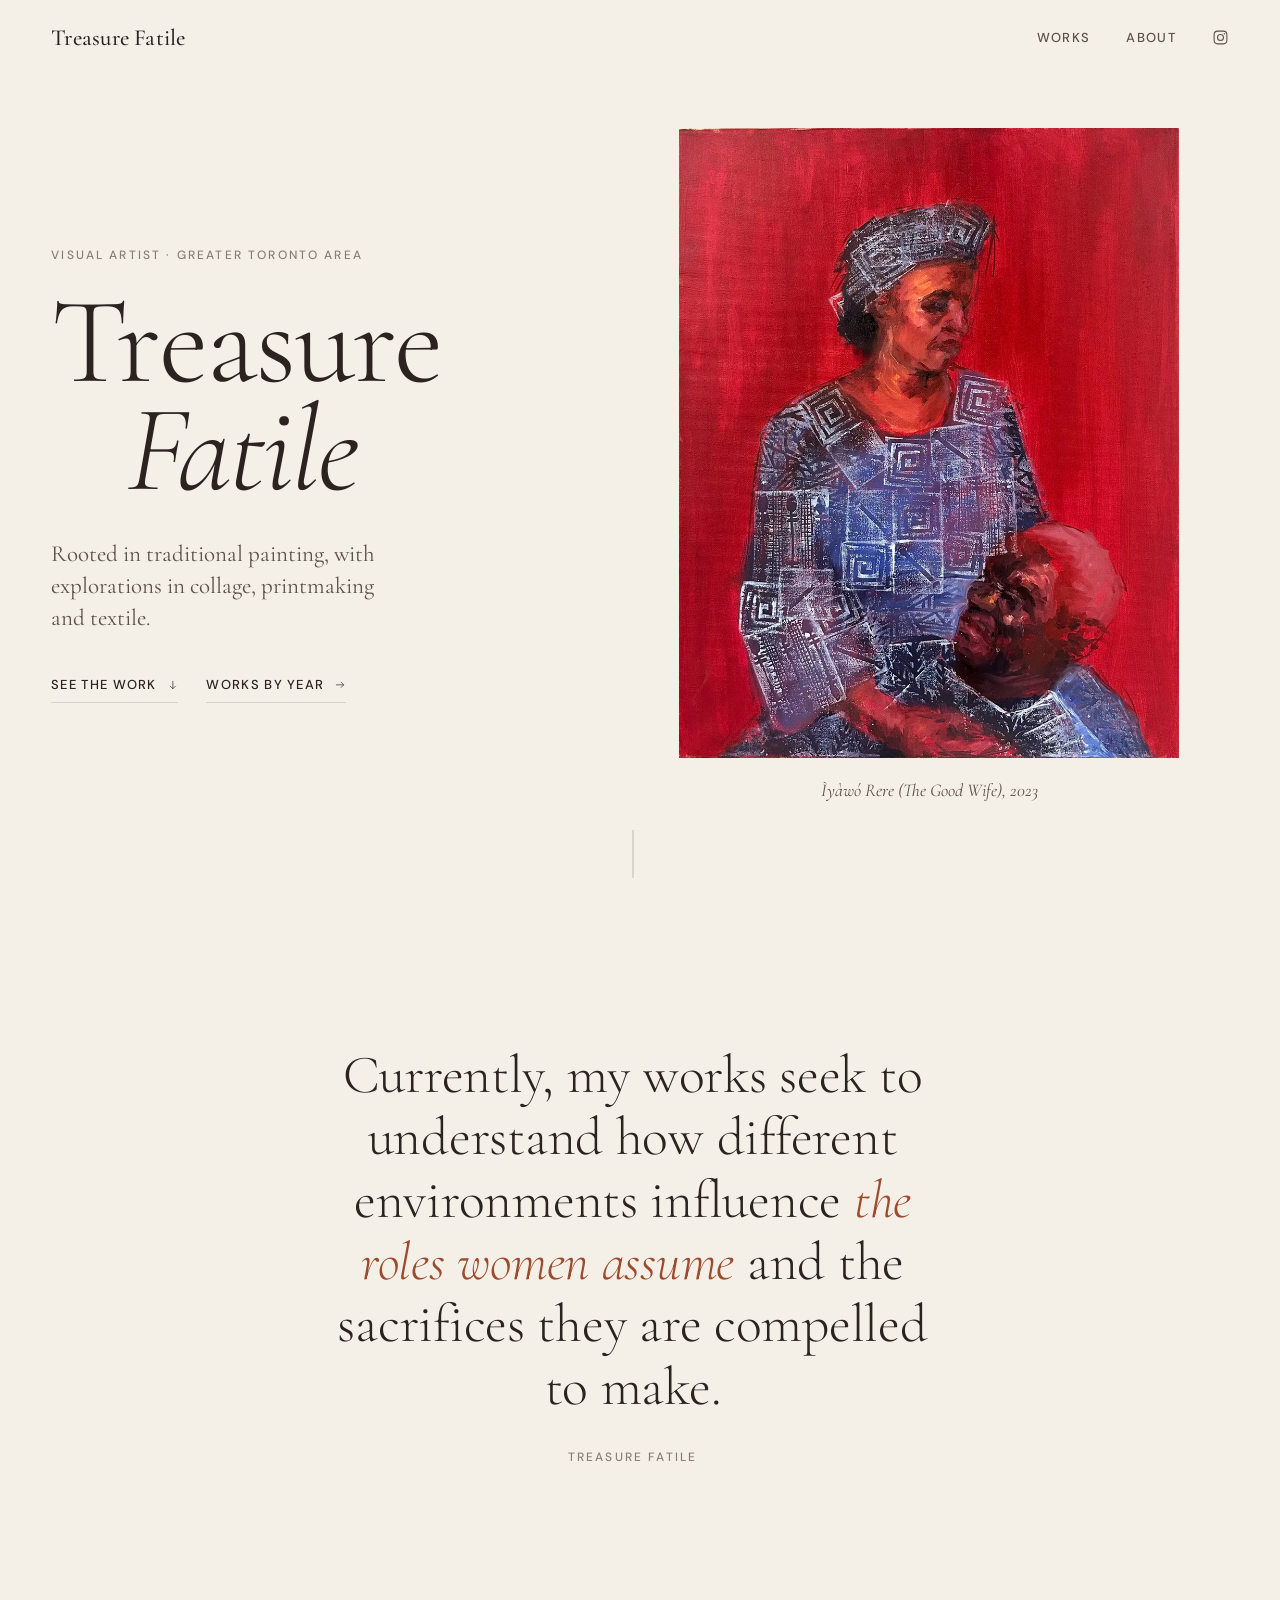
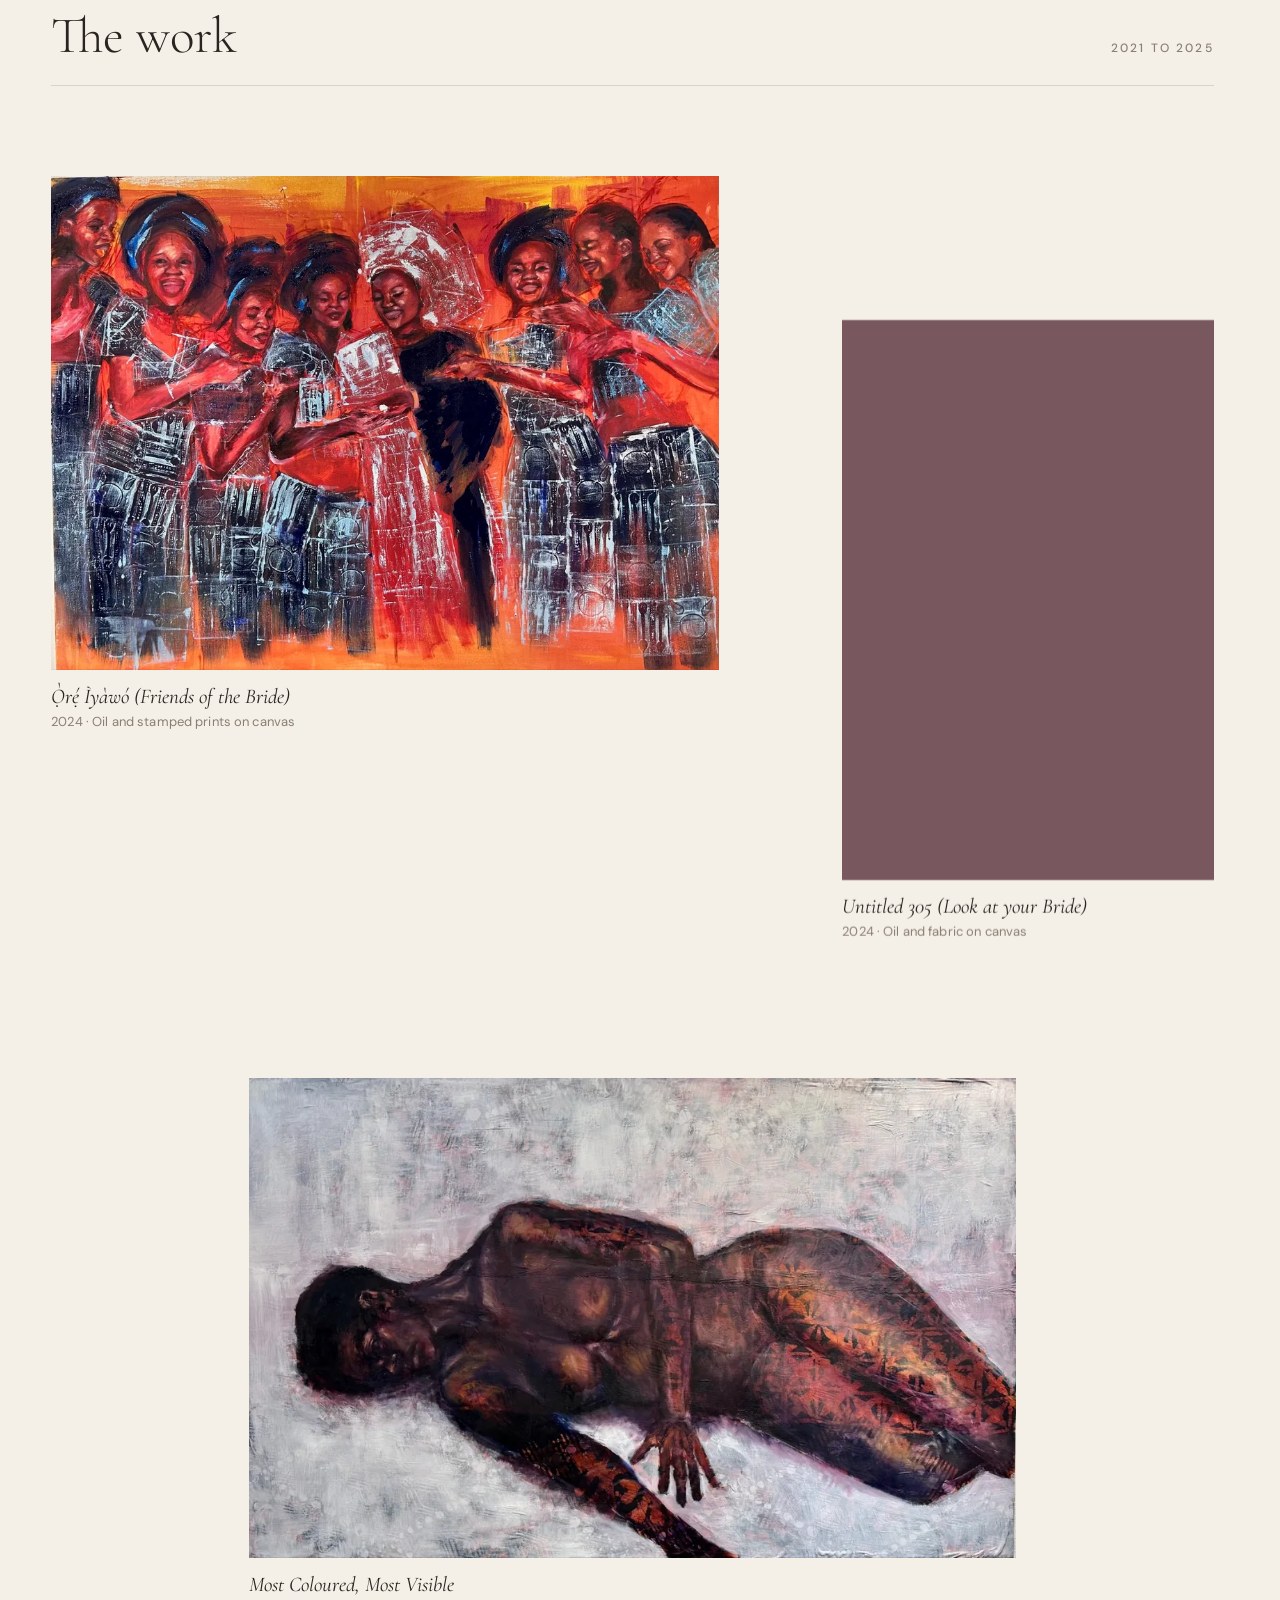
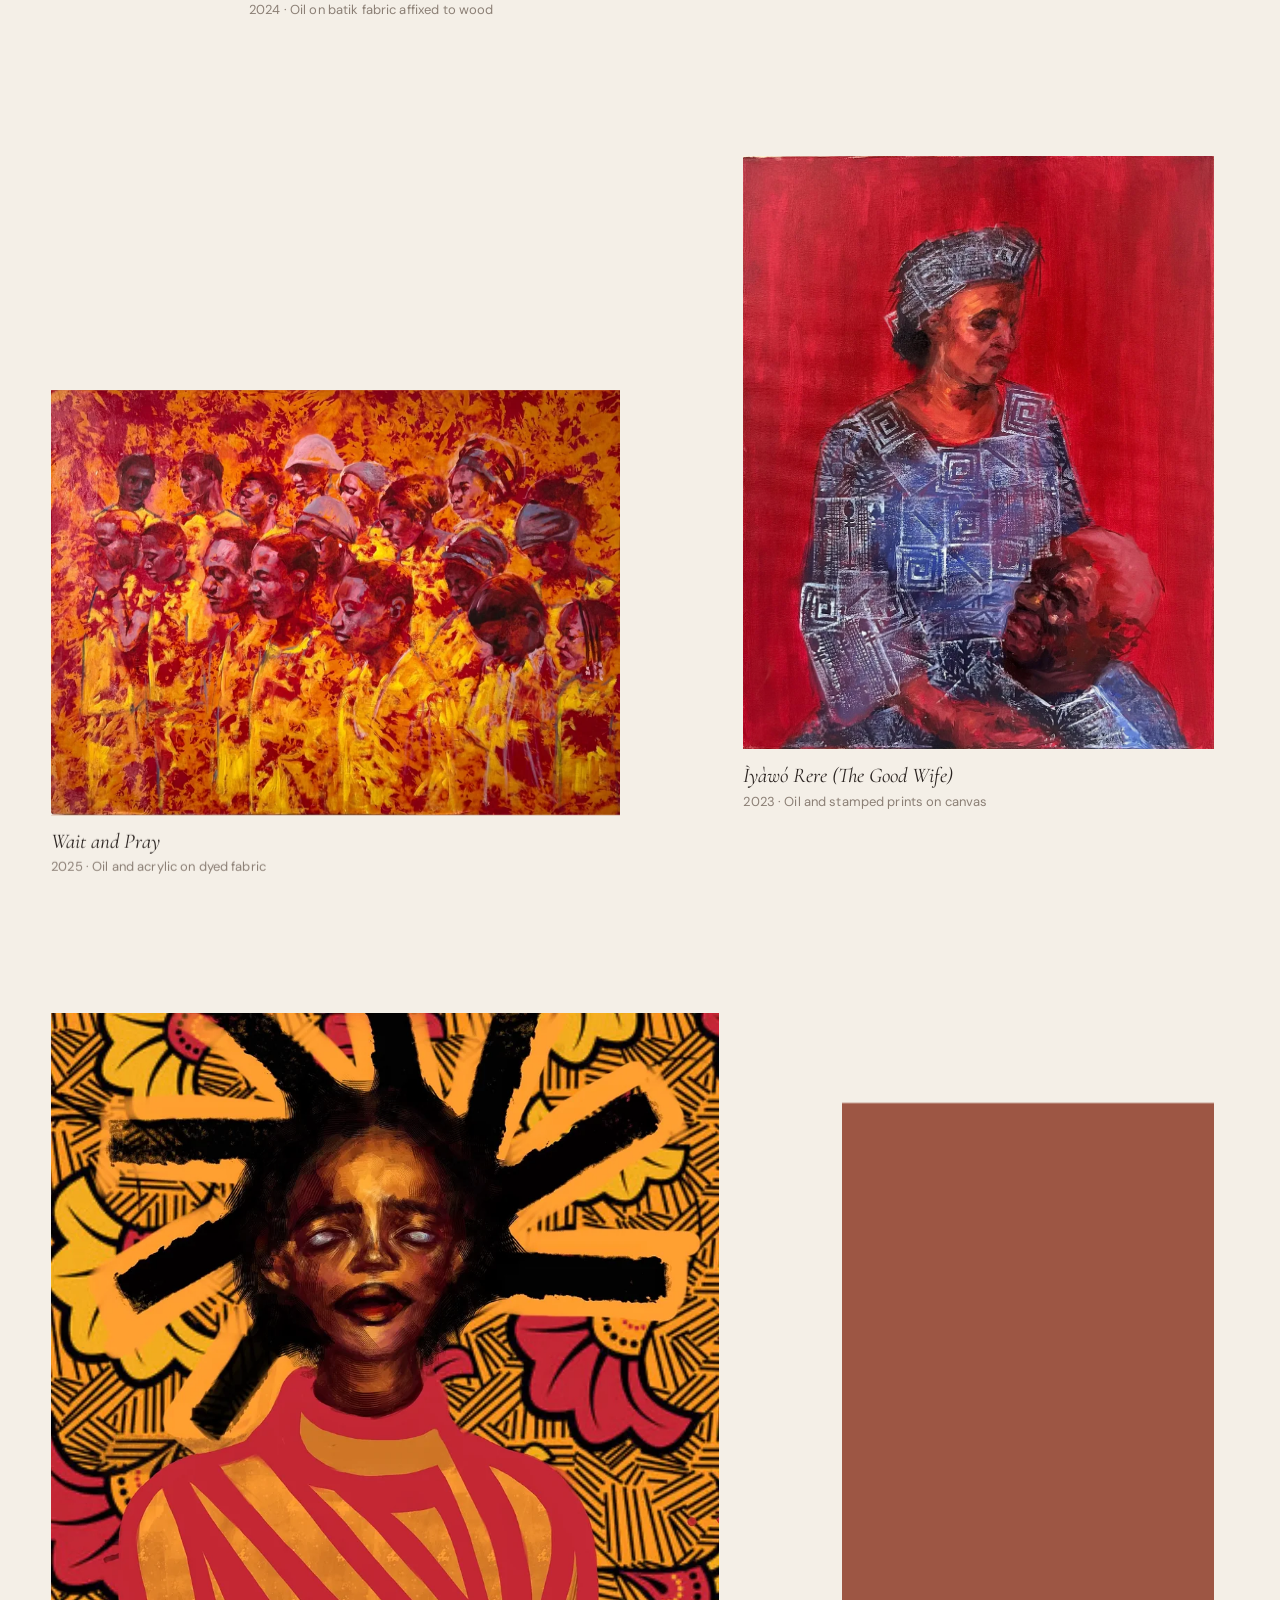
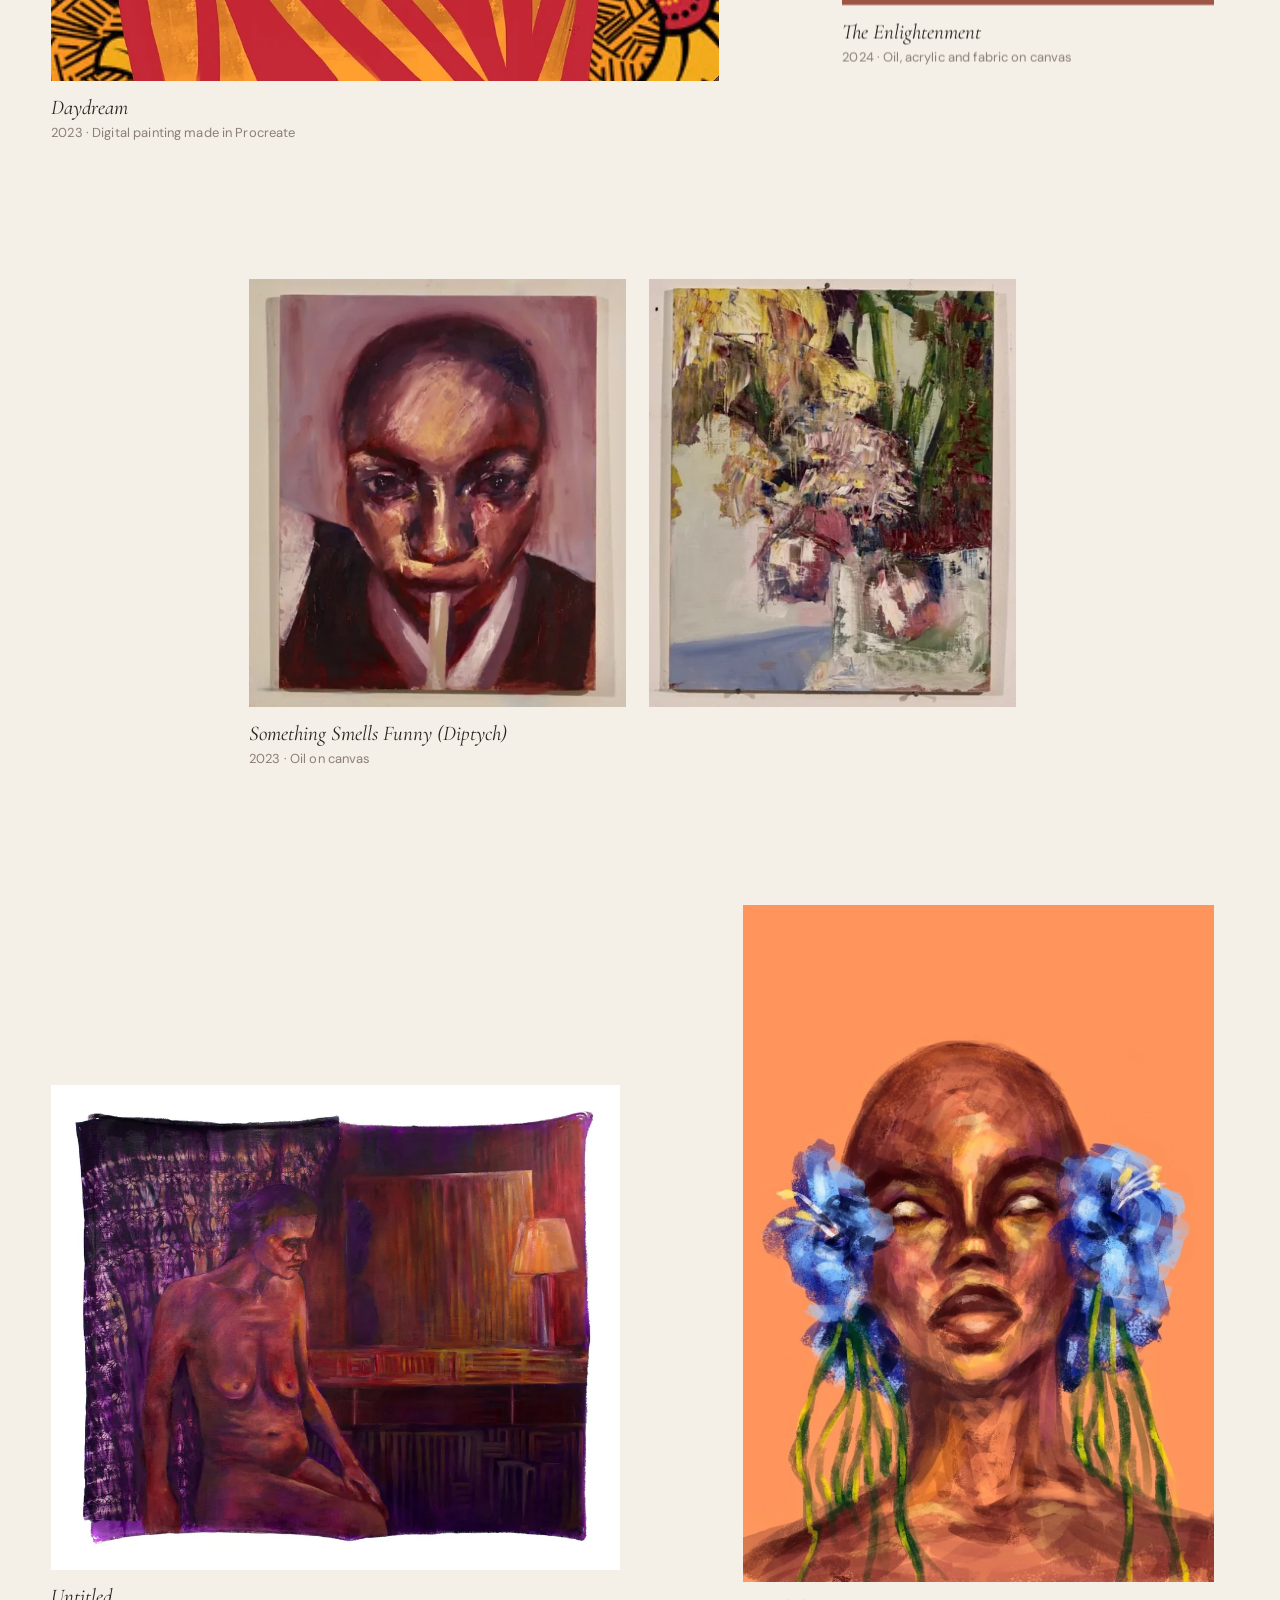
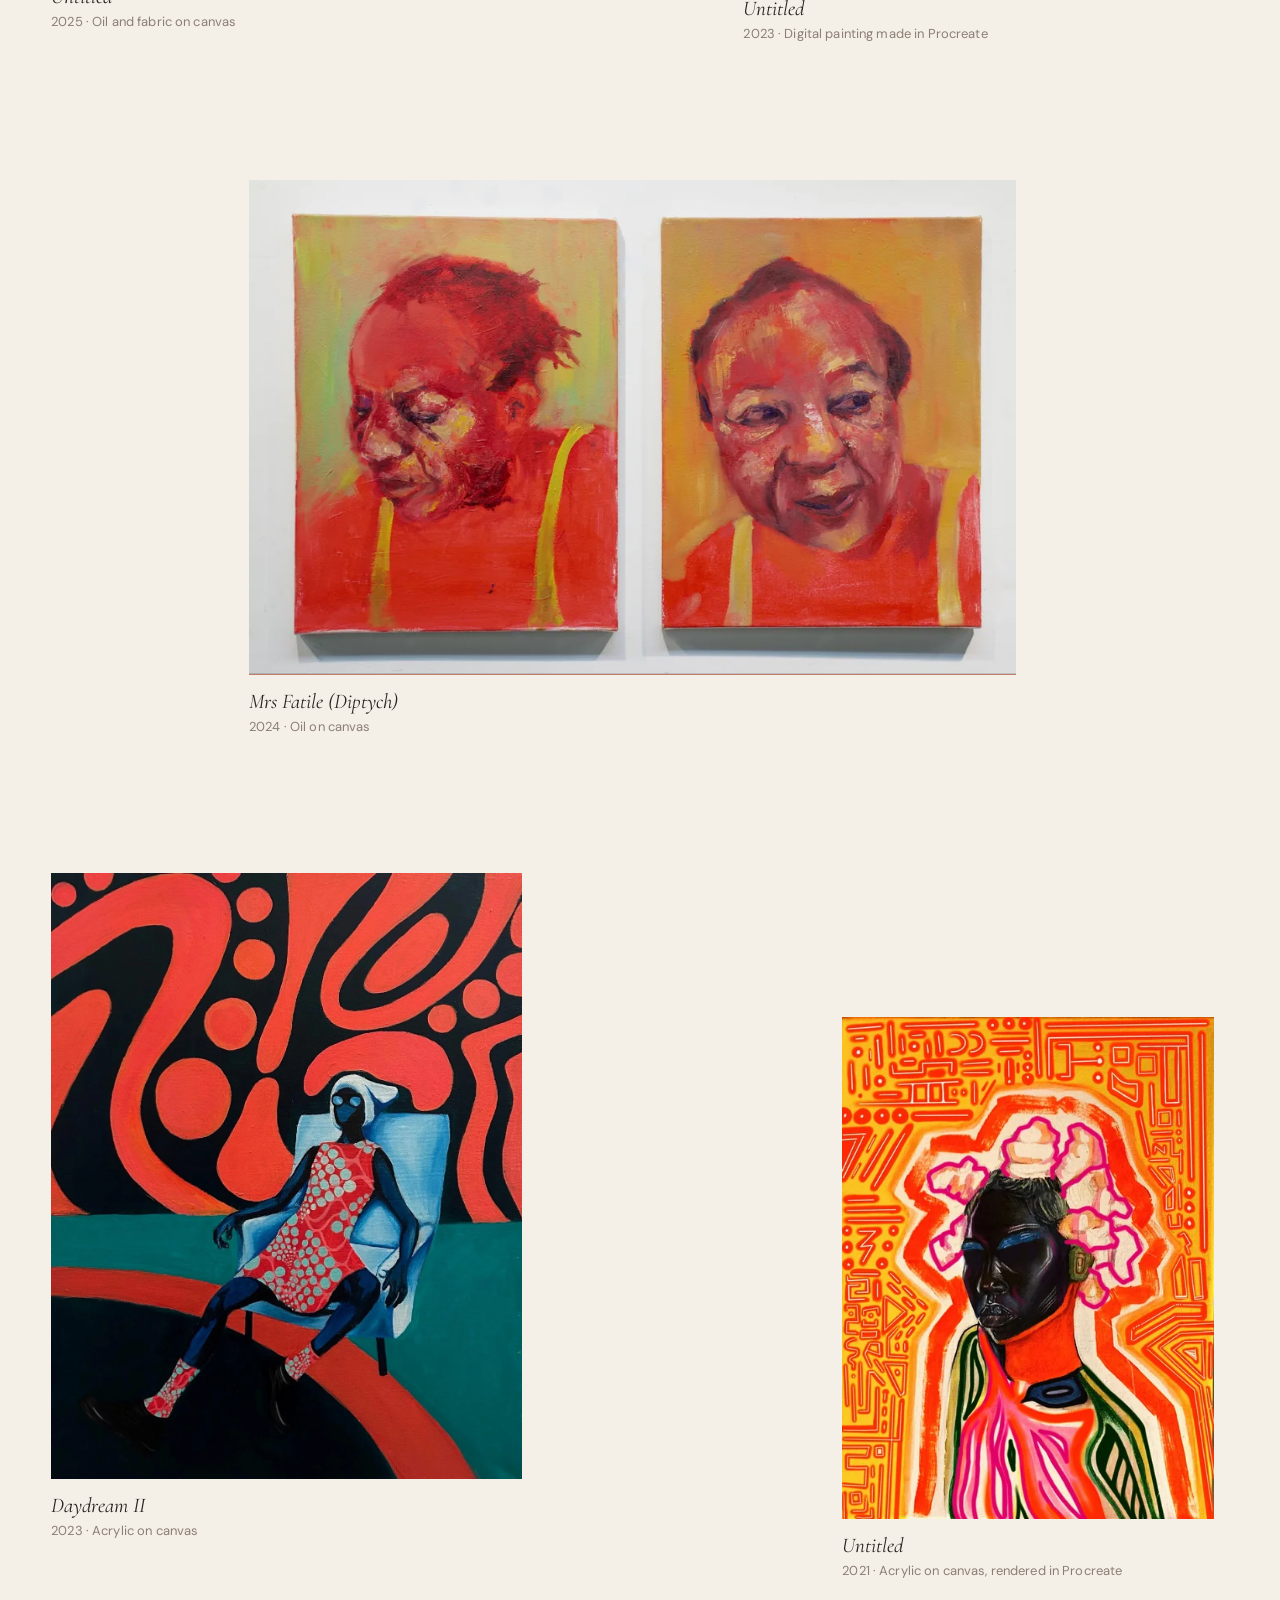
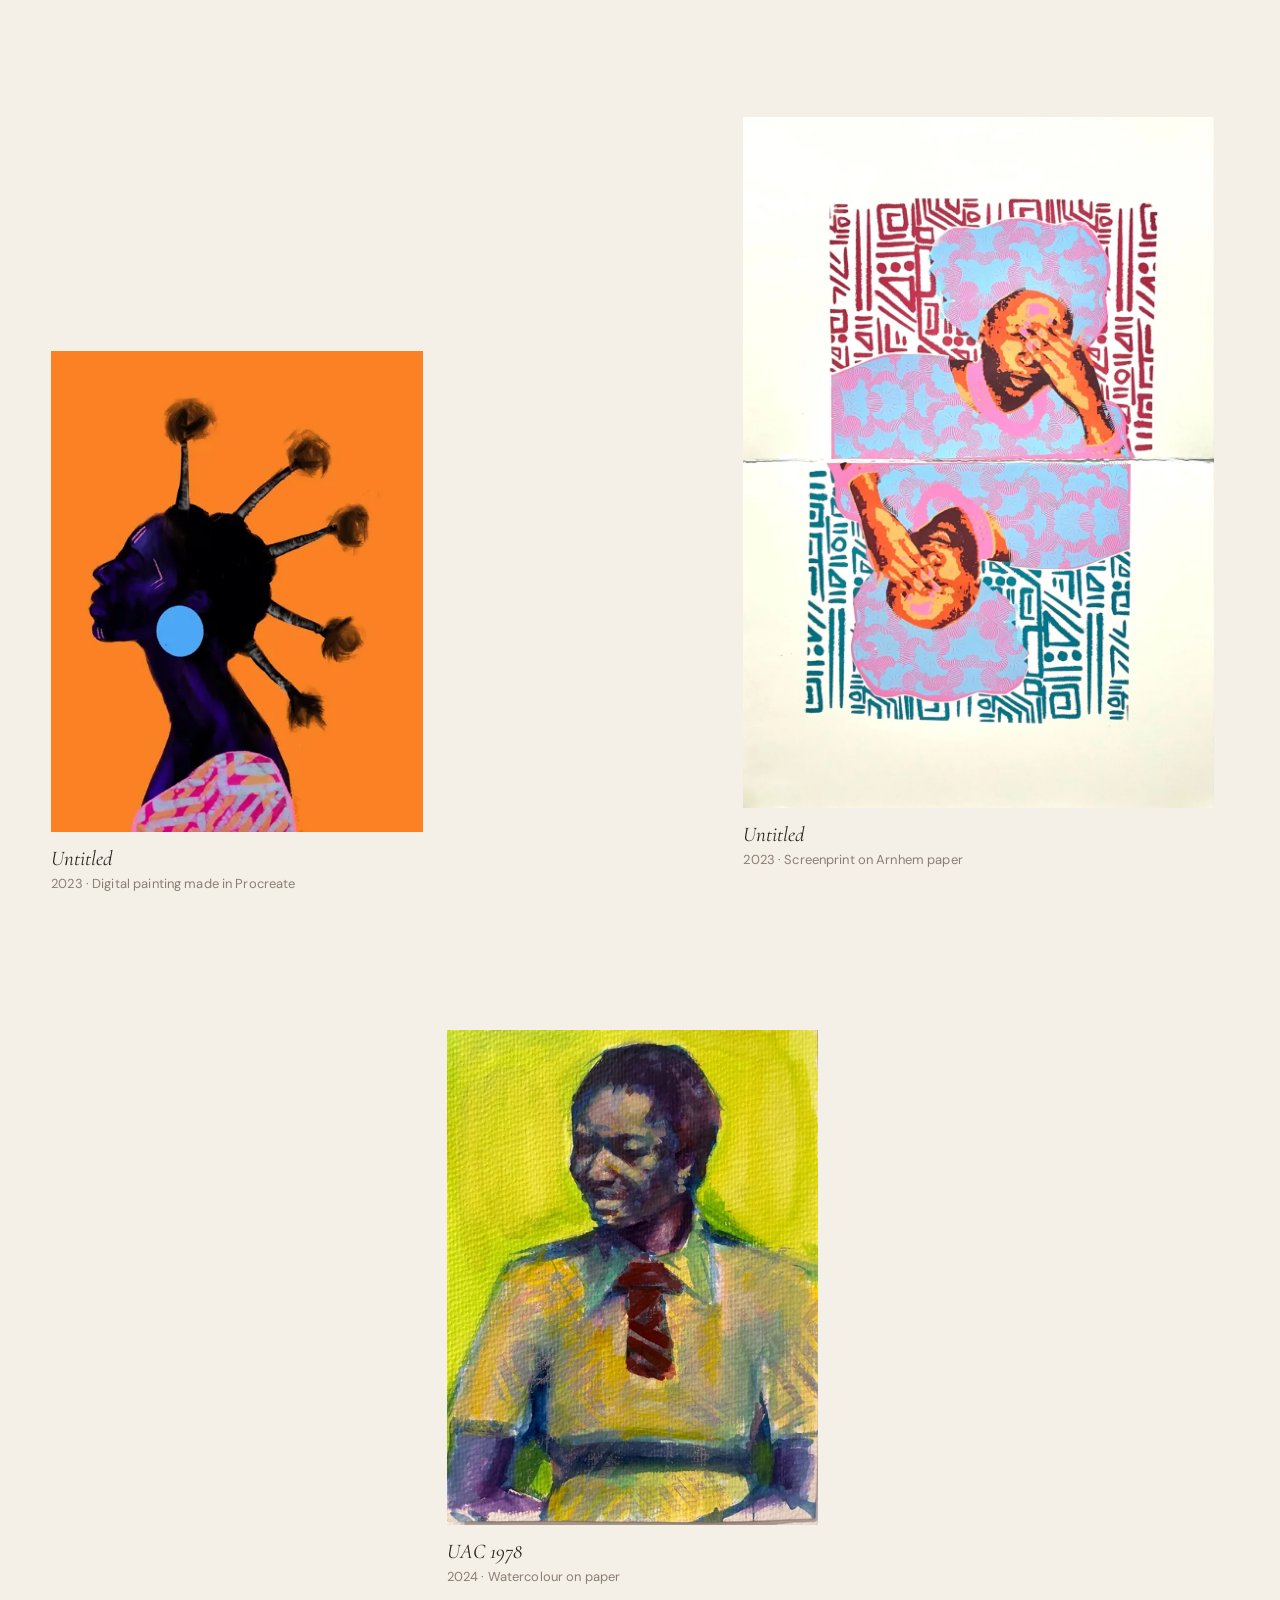
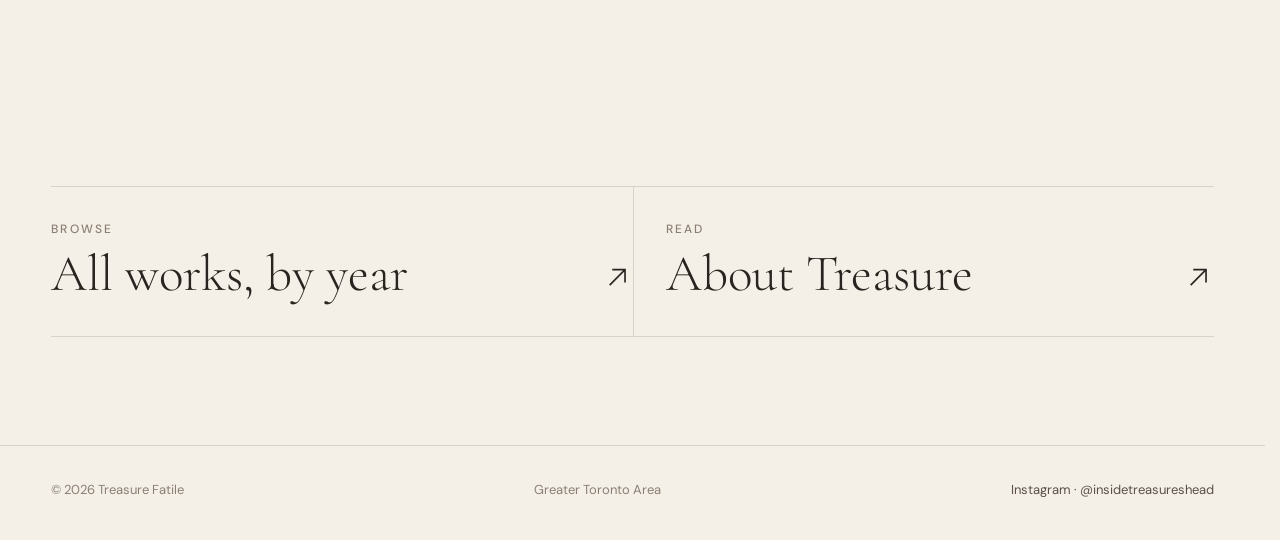
==== index.html @ 6b2fd675 "Build Treasure Fatile art portfolio site Static portfolio with a home page that flows through the wo" ====
<!doctype html>
<html lang="en">
  <head>
    <meta charset="utf-8" />
    <meta name="viewport" content="width=device-width, initial-scale=1, viewport-fit=cover" />
    <title>Treasure Fatile | Visual Artist</title>
    <meta name="description" content="Treasure Fatile is a visual artist based in the Greater Toronto Area working in painting, collage, printmaking and textile." />
    <meta name="theme-color" content="#f4efe7" />
    <meta property="og:type" content="website" />
    <meta property="og:title" content="Treasure Fatile | Visual Artist" />
    <meta property="og:description" content="Treasure Fatile is a visual artist based in the Greater Toronto Area working in painting, collage, printmaking and textile." />
    <meta property="og:image" content="assets/img/og.jpg" />
    <meta name="twitter:card" content="summary_large_image" />
    <link rel="icon" href="assets/img/favicon.svg" type="image/svg+xml" />
    <link rel="preload" href="assets/fonts/cormorant-garamond-latin-300-normal.woff2" as="font" type="font/woff2" crossorigin />
    <link rel="preload" href="assets/fonts/dm-sans-latin-wght-normal.woff2" as="font" type="font/woff2" crossorigin />
    <link rel="stylesheet" href="assets/css/fonts.css" />
    <link rel="stylesheet" href="assets/css/style.css" />
    <script>document.documentElement.classList.add("js");</script>
    <script src="assets/js/data.js" defer></script>
    <script src="assets/js/images.js" defer></script>
    <script src="assets/js/main.js" defer></script>
  </head>
  <body data-page="home">
    <a class="skip" href="#main">Skip to content</a>
    <header class="site-header">
      <div class="wrap">
        <a class="wordmark" href="index.html">Treasure Fatile</a>
        <nav class="nav" aria-label="Main">
          <a href="works.html">Works</a>
          <a href="about.html">About</a>
          <a class="nav__ig" href="https://www.instagram.com/insidetreasureshead/" target="_blank" rel="noopener" aria-label="Instagram, @insidetreasureshead (opens in a new tab)">
            <svg viewBox="0 0 24 24" fill="none" stroke="currentColor" stroke-width="1.5" aria-hidden="true"><rect x="3" y="3" width="18" height="18" rx="5"/><circle cx="12" cy="12" r="4.2"/><circle cx="17.4" cy="6.6" r="1" fill="currentColor" stroke="none"/></svg>
          </a>
        </nav>
      </div>
    </header>

    <main id="main">
      <section class="hero">
        <div class="wrap">
          <div class="hero__text">
            <p class="eyebrow" data-reveal>Visual artist &middot; Greater Toronto Area</p>
            <h1 class="hero__name" data-reveal style="--d: 0.08s"><span>Treasure</span><span>Fatile</span></h1>
            <p class="hero__lede" data-reveal style="--d: 0.18s">
              Rooted in traditional painting, with explorations in collage, printmaking and textile.
            </p>
            <div class="hero__links" data-reveal style="--d: 0.28s">
              <a class="btn-line btn-line--down" href="#works">See the work <svg class="arrow" viewBox="0 0 24 24" fill="none" stroke="currentColor" stroke-width="1.4" aria-hidden="true"><path d="M12 4v16M6 14l6 6 6-6"/></svg></a>
              <a class="btn-line" href="works.html">Works by year <svg class="arrow" viewBox="0 0 24 24" fill="none" stroke="currentColor" stroke-width="1.4" aria-hidden="true"><path d="M4 12h16M14 6l6 6-6 6"/></svg></a>
            </div>
          </div>
          <div class="hero__media" data-reveal style="--d: 0.22s">
            <div class="hero__frame"></div>
            <p class="hero__caption"></p>
          </div>
        </div>
        <span class="scroll-cue" aria-hidden="true"></span>
      </section>

      <section class="statement wrap" aria-label="Artist statement">
        <figure data-reveal>
          <blockquote>
            Currently, my works seek to understand how different environments influence
            <em>the roles women assume</em> and the sacrifices they are compelled to make.
          </blockquote>
          <figcaption class="eyebrow">Treasure Fatile</figcaption>
        </figure>
      </section>

      <section class="wrap" id="works" aria-labelledby="works-title">
        <div class="flow-head" data-reveal>
          <h2 class="section-title" id="works-title">The work</h2>
          <p class="eyebrow" data-range></p>
        </div>
        <div class="flow"></div>
        <noscript>
          <p class="page-sub">This gallery needs JavaScript to show the artwork. You can also see Treasure's work on <a href="https://www.instagram.com/insidetreasureshead/">Instagram</a>.</p>
        </noscript>
      </section>

      <section class="closing wrap" aria-label="Keep exploring">
        <div class="closing__links" data-reveal>
          <a class="big-link" href="works.html">
            <span><small class="eyebrow">Browse</small>All works, by year</span>
            <svg class="arrow" viewBox="0 0 24 24" fill="none" stroke="currentColor" stroke-width="1.3" aria-hidden="true"><path d="M6 18L18 6M8 6h10v10"/></svg>
          </a>
          <a class="big-link" href="about.html">
            <span><small class="eyebrow">Read</small>About Treasure</span>
            <svg class="arrow" viewBox="0 0 24 24" fill="none" stroke="currentColor" stroke-width="1.3" aria-hidden="true"><path d="M6 18L18 6M8 6h10v10"/></svg>
          </a>
        </div>
      </section>
    </main>

    <footer class="site-footer">
      <div class="wrap">
        <span>&copy; <span data-current-year>2026</span> Treasure Fatile</span>
        <span>Greater Toronto Area</span>
        <a href="https://www.instagram.com/insidetreasureshead/" target="_blank" rel="noopener">Instagram &middot; @insidetreasureshead</a>
      </div>
    </footer>
  </body>
</html>
---- assets/css/fonts.css ----
/* Self-hosted fonts (from Fontsource, SIL Open Font License). */

@font-face {
  font-family: "Cormorant Garamond";
  font-style: normal;
  font-weight: 300;
  font-display: swap;
  src: url(../fonts/cormorant-garamond-vietnamese-300-normal.woff2) format("woff2");
  unicode-range: U+0102-0103,U+0110-0111,U+0128-0129,U+0168-0169,U+01A0-01A1,U+01AF-01B0,U+0300-0301,U+0303-0304,U+0308-0309,U+0323,U+0329,U+1EA0-1EF9,U+20AB;
}

@font-face {
  font-family: "Cormorant Garamond";
  font-style: normal;
  font-weight: 300;
  font-display: swap;
  src: url(../fonts/cormorant-garamond-latin-ext-300-normal.woff2) format("woff2");
  unicode-range: U+0100-02BA,U+02BD-02C5,U+02C7-02CC,U+02CE-02D7,U+02DD-02FF,U+0304,U+0308,U+0329,U+1D00-1DBF,U+1E00-1E9F,U+1EF2-1EFF,U+2020,U+20A0-20AB,U+20AD-20C0,U+2113,U+2C60-2C7F,U+A720-A7FF;
}

@font-face {
  font-family: "Cormorant Garamond";
  font-style: normal;
  font-weight: 300;
  font-display: swap;
  src: url(../fonts/cormorant-garamond-latin-300-normal.woff2) format("woff2");
  unicode-range: U+0000-00FF,U+0131,U+0152-0153,U+02BB-02BC,U+02C6,U+02DA,U+02DC,U+0304,U+0308,U+0329,U+2000-206F,U+20AC,U+2122,U+2191,U+2193,U+2212,U+2215,U+FEFF,U+FFFD;
}

@font-face {
  font-family: "Cormorant Garamond";
  font-style: italic;
  font-weight: 300;
  font-display: swap;
  src: url(../fonts/cormorant-garamond-vietnamese-300-italic.woff2) format("woff2");
  unicode-range: U+0102-0103,U+0110-0111,U+0128-0129,U+0168-0169,U+01A0-01A1,U+01AF-01B0,U+0300-0301,U+0303-0304,U+0308-0309,U+0323,U+0329,U+1EA0-1EF9,U+20AB;
}

@font-face {
  font-family: "Cormorant Garamond";
  font-style: italic;
  font-weight: 300;
  font-display: swap;
  src: url(../fonts/cormorant-garamond-latin-ext-300-italic.woff2) format("woff2");
  unicode-range: U+0100-02BA,U+02BD-02C5,U+02C7-02CC,U+02CE-02D7,U+02DD-02FF,U+0304,U+0308,U+0329,U+1D00-1DBF,U+1E00-1E9F,U+1EF2-1EFF,U+2020,U+20A0-20AB,U+20AD-20C0,U+2113,U+2C60-2C7F,U+A720-A7FF;
}

@font-face {
  font-family: "Cormorant Garamond";
  font-style: italic;
  font-weight: 300;
  font-display: swap;
  src: url(../fonts/cormorant-garamond-latin-300-italic.woff2) format("woff2");
  unicode-range: U+0000-00FF,U+0131,U+0152-0153,U+02BB-02BC,U+02C6,U+02DA,U+02DC,U+0304,U+0308,U+0329,U+2000-206F,U+20AC,U+2122,U+2191,U+2193,U+2212,U+2215,U+FEFF,U+FFFD;
}

@font-face {
  font-family: "Cormorant Garamond";
  font-style: normal;
  font-weight: 400;
  font-display: swap;
  src: url(../fonts/cormorant-garamond-vietnamese-400-normal.woff2) format("woff2");
  unicode-range: U+0102-0103,U+0110-0111,U+0128-0129,U+0168-0169,U+01A0-01A1,U+01AF-01B0,U+0300-0301,U+0303-0304,U+0308-0309,U+0323,U+0329,U+1EA0-1EF9,U+20AB;
}

@font-face {
  font-family: "Cormorant Garamond";
  font-style: normal;
  font-weight: 400;
  font-display: swap;
  src: url(../fonts/cormorant-garamond-latin-ext-400-normal.woff2) format("woff2");
  unicode-range: U+0100-02BA,U+02BD-02C5,U+02C7-02CC,U+02CE-02D7,U+02DD-02FF,U+0304,U+0308,U+0329,U+1D00-1DBF,U+1E00-1E9F,U+1EF2-1EFF,U+2020,U+20A0-20AB,U+20AD-20C0,U+2113,U+2C60-2C7F,U+A720-A7FF;
}

@font-face {
  font-family: "Cormorant Garamond";
  font-style: normal;
  font-weight: 400;
  font-display: swap;
  src: url(../fonts/cormorant-garamond-latin-400-normal.woff2) format("woff2");
  unicode-range: U+0000-00FF,U+0131,U+0152-0153,U+02BB-02BC,U+02C6,U+02DA,U+02DC,U+0304,U+0308,U+0329,U+2000-206F,U+20AC,U+2122,U+2191,U+2193,U+2212,U+2215,U+FEFF,U+FFFD;
}

@font-face {
  font-family: "Cormorant Garamond";
  font-style: italic;
  font-weight: 400;
  font-display: swap;
  src: url(../fonts/cormorant-garamond-vietnamese-400-italic.woff2) format("woff2");
  unicode-range: U+0102-0103,U+0110-0111,U+0128-0129,U+0168-0169,U+01A0-01A1,U+01AF-01B0,U+0300-0301,U+0303-0304,U+0308-0309,U+0323,U+0329,U+1EA0-1EF9,U+20AB;
}

@font-face {
  font-family: "Cormorant Garamond";
  font-style: italic;
  font-weight: 400;
  font-display: swap;
  src: url(../fonts/cormorant-garamond-latin-ext-400-italic.woff2) format("woff2");
  unicode-range: U+0100-02BA,U+02BD-02C5,U+02C7-02CC,U+02CE-02D7,U+02DD-02FF,U+0304,U+0308,U+0329,U+1D00-1DBF,U+1E00-1E9F,U+1EF2-1EFF,U+2020,U+20A0-20AB,U+20AD-20C0,U+2113,U+2C60-2C7F,U+A720-A7FF;
}

@font-face {
  font-family: "Cormorant Garamond";
  font-style: italic;
  font-weight: 400;
  font-display: swap;
  src: url(../fonts/cormorant-garamond-latin-400-italic.woff2) format("woff2");
  unicode-range: U+0000-00FF,U+0131,U+0152-0153,U+02BB-02BC,U+02C6,U+02DA,U+02DC,U+0304,U+0308,U+0329,U+2000-206F,U+20AC,U+2122,U+2191,U+2193,U+2212,U+2215,U+FEFF,U+FFFD;
}

@font-face {
  font-family: "Cormorant Garamond";
  font-style: normal;
  font-weight: 500;
  font-display: swap;
  src: url(../fonts/cormorant-garamond-vietnamese-500-normal.woff2) format("woff2");
  unicode-range: U+0102-0103,U+0110-0111,U+0128-0129,U+0168-0169,U+01A0-01A1,U+01AF-01B0,U+0300-0301,U+0303-0304,U+0308-0309,U+0323,U+0329,U+1EA0-1EF9,U+20AB;
}

@font-face {
  font-family: "Cormorant Garamond";
  font-style: normal;
  font-weight: 500;
  font-display: swap;
  src: url(../fonts/cormorant-garamond-latin-ext-500-normal.woff2) format("woff2");
  unicode-range: U+0100-02BA,U+02BD-02C5,U+02C7-02CC,U+02CE-02D7,U+02DD-02FF,U+0304,U+0308,U+0329,U+1D00-1DBF,U+1E00-1E9F,U+1EF2-1EFF,U+2020,U+20A0-20AB,U+20AD-20C0,U+2113,U+2C60-2C7F,U+A720-A7FF;
}

@font-face {
  font-family: "Cormorant Garamond";
  font-style: normal;
  font-weight: 500;
  font-display: swap;
  src: url(../fonts/cormorant-garamond-latin-500-normal.woff2) format("woff2");
  unicode-range: U+0000-00FF,U+0131,U+0152-0153,U+02BB-02BC,U+02C6,U+02DA,U+02DC,U+0304,U+0308,U+0329,U+2000-206F,U+20AC,U+2122,U+2191,U+2193,U+2212,U+2215,U+FEFF,U+FFFD;
}

@font-face {
  font-family: "Cormorant Garamond";
  font-style: italic;
  font-weight: 500;
  font-display: swap;
  src: url(../fonts/cormorant-garamond-vietnamese-500-italic.woff2) format("woff2");
  unicode-range: U+0102-0103,U+0110-0111,U+0128-0129,U+0168-0169,U+01A0-01A1,U+01AF-01B0,U+0300-0301,U+0303-0304,U+0308-0309,U+0323,U+0329,U+1EA0-1EF9,U+20AB;
}

@font-face {
  font-family: "Cormorant Garamond";
  font-style: italic;
  font-weight: 500;
  font-display: swap;
  src: url(../fonts/cormorant-garamond-latin-ext-500-italic.woff2) format("woff2");
  unicode-range: U+0100-02BA,U+02BD-02C5,U+02C7-02CC,U+02CE-02D7,U+02DD-02FF,U+0304,U+0308,U+0329,U+1D00-1DBF,U+1E00-1E9F,U+1EF2-1EFF,U+2020,U+20A0-20AB,U+20AD-20C0,U+2113,U+2C60-2C7F,U+A720-A7FF;
}

@font-face {
  font-family: "Cormorant Garamond";
  font-style: italic;
  font-weight: 500;
  font-display: swap;
  src: url(../fonts/cormorant-garamond-latin-500-italic.woff2) format("woff2");
  unicode-range: U+0000-00FF,U+0131,U+0152-0153,U+02BB-02BC,U+02C6,U+02DA,U+02DC,U+0304,U+0308,U+0329,U+2000-206F,U+20AC,U+2122,U+2191,U+2193,U+2212,U+2215,U+FEFF,U+FFFD;
}

@font-face {
  font-family: "DM Sans";
  font-style: normal;
  font-weight: 100 1000;
  font-display: swap;
  src: url(../fonts/dm-sans-latin-ext-wght-normal.woff2) format("woff2-variations"), url(../fonts/dm-sans-latin-ext-wght-normal.woff2) format("woff2");
  unicode-range: U+0100-02BA,U+02BD-02C5,U+02C7-02CC,U+02CE-02D7,U+02DD-02FF,U+0304,U+0308,U+0329,U+1D00-1DBF,U+1E00-1E9F,U+1EF2-1EFF,U+2020,U+20A0-20AB,U+20AD-20C0,U+2113,U+2C60-2C7F,U+A720-A7FF;
}

@font-face {
  font-family: "DM Sans";
  font-style: normal;
  font-weight: 100 1000;
  font-display: swap;
  src: url(../fonts/dm-sans-latin-wght-normal.woff2) format("woff2-variations"), url(../fonts/dm-sans-latin-wght-normal.woff2) format("woff2");
  unicode-range: U+0000-00FF,U+0131,U+0152-0153,U+02BB-02BC,U+02C6,U+02DA,U+02DC,U+0304,U+0308,U+0329,U+2000-206F,U+20AC,U+2122,U+2191,U+2193,U+2212,U+2215,U+FEFF,U+FFFD;
}

@font-face {
  font-family: "DM Sans";
  font-style: italic;
  font-weight: 100 1000;
  font-display: swap;
  src: url(../fonts/dm-sans-latin-ext-wght-italic.woff2) format("woff2-variations"), url(../fonts/dm-sans-latin-ext-wght-italic.woff2) format("woff2");
  unicode-range: U+0100-02BA,U+02BD-02C5,U+02C7-02CC,U+02CE-02D7,U+02DD-02FF,U+0304,U+0308,U+0329,U+1D00-1DBF,U+1E00-1E9F,U+1EF2-1EFF,U+2020,U+20A0-20AB,U+20AD-20C0,U+2113,U+2C60-2C7F,U+A720-A7FF;
}

@font-face {
  font-family: "DM Sans";
  font-style: italic;
  font-weight: 100 1000;
  font-display: swap;
  src: url(../fonts/dm-sans-latin-wght-italic.woff2) format("woff2-variations"), url(../fonts/dm-sans-latin-wght-italic.woff2) format("woff2");
  unicode-range: U+0000-00FF,U+0131,U+0152-0153,U+02BB-02BC,U+02C6,U+02DA,U+02DC,U+0304,U+0308,U+0329,U+2000-206F,U+20AC,U+2122,U+2191,U+2193,U+2212,U+2215,U+FEFF,U+FFFD;
}
---- assets/css/style.css ----
/* ==========================================================================
   Treasure Fatile, portfolio
   Calm, warm paper background so the colour stays in the work.
   ========================================================================== */

:root {
  --bg: #f4efe7;
  --bg-2: #ece5d9;
  --ink: #2a2320;
  --ink-2: #5c5048;
  --ink-3: #8b7f75;
  --line: rgba(42, 35, 32, 0.14);
  --accent: #9e4a2c;

  --serif: "Cormorant Garamond", "Cormorant", "Iowan Old Style", Georgia, serif;
  --sans: "DM Sans", system-ui, -apple-system, "Segoe UI", sans-serif;

  --gutter: clamp(16px, 4vw, 56px);
  --max: 1360px;
  --header-h: 76px;

  --ease: cubic-bezier(0.22, 0.61, 0.36, 1);
  --ease-out: cubic-bezier(0.16, 1, 0.3, 1);
  --slow: 1.1s;
}

@view-transition {
  navigation: auto;
}

::view-transition-old(root),
::view-transition-new(root) {
  animation-duration: 0.55s;
  animation-timing-function: var(--ease);
}

*,
*::before,
*::after {
  box-sizing: border-box;
}

html {
  -webkit-text-size-adjust: 100%;
  text-size-adjust: 100%;
  scroll-behavior: smooth;
  scrollbar-gutter: stable;
}

body {
  margin: 0;
  background: var(--bg);
  color: var(--ink);
  font-family: var(--sans);
  font-size: 16px;
  line-height: 1.6;
  font-optical-sizing: auto;
  -webkit-font-smoothing: antialiased;
  -moz-osx-font-smoothing: grayscale;
  text-rendering: optimizeLegibility;
  overflow-x: hidden;
}

img {
  display: block;
  max-width: 100%;
  height: auto;
}

a {
  color: inherit;
  text-decoration: none;
}

button {
  font: inherit;
  color: inherit;
  background: none;
  border: 0;
  padding: 0;
  cursor: pointer;
}

::selection {
  background: var(--ink);
  color: var(--bg);
}

:focus-visible {
  outline: 1.5px solid var(--accent);
  outline-offset: 4px;
  border-radius: 2px;
}

.wrap {
  width: 100%;
  max-width: var(--max);
  margin-inline: auto;
  padding-inline: var(--gutter);
}

.visually-hidden {
  position: absolute !important;
  width: 1px;
  height: 1px;
  overflow: hidden;
  clip: rect(0 0 0 0);
  white-space: nowrap;
}

.skip {
  position: fixed;
  top: 12px;
  left: 12px;
  z-index: 100;
  padding: 10px 16px;
  background: var(--ink);
  color: var(--bg);
  border-radius: 999px;
  font-size: 14px;
  transform: translateY(-200%);
  transition: transform 0.3s var(--ease);
}

.skip:focus {
  transform: none;
}

/* Small type helpers ------------------------------------------------------ */

.eyebrow {
  font-family: var(--sans);
  font-size: 12px;
  font-weight: 500;
  letter-spacing: 0.18em;
  text-transform: uppercase;
  color: var(--ink-3);
  margin: 0;
}

.arrow {
  display: inline-block;
  width: 0.9em;
  height: 0.9em;
  vertical-align: -0.08em;
  transition: transform 0.6s var(--ease-out);
}

/* Header ------------------------------------------------------------------ */

.site-header {
  position: fixed;
  inset: 0 0 auto 0;
  z-index: 40;
  height: var(--header-h);
  transition:
    transform 0.7s var(--ease-out),
    background-color 0.5s var(--ease),
    box-shadow 0.5s var(--ease);
}

.site-header.is-scrolled {
  background: rgba(244, 239, 231, 0.82);
  -webkit-backdrop-filter: saturate(1.2) blur(14px);
  backdrop-filter: saturate(1.2) blur(14px);
  box-shadow: 0 1px 0 var(--line);
}

.site-header.is-hidden {
  transform: translateY(-101%);
}

.site-header .wrap {
  height: 100%;
  display: flex;
  align-items: center;
  justify-content: space-between;
  gap: 24px;
}

.wordmark {
  font-family: var(--serif);
  font-size: 23px;
  font-weight: 500;
  letter-spacing: 0.01em;
  line-height: 1;
  white-space: nowrap;
}

.nav {
  display: flex;
  align-items: center;
  gap: clamp(18px, 3vw, 36px);
}

.nav a {
  position: relative;
  font-size: 13px;
  font-weight: 500;
  letter-spacing: 0.1em;
  text-transform: uppercase;
  padding-block: 6px;
  color: var(--ink-2);
  transition: color 0.4s var(--ease);
}

.nav a::after {
  content: "";
  position: absolute;
  left: 0;
  right: 0;
  bottom: 0;
  height: 1px;
  background: currentColor;
  transform: scaleX(0);
  transform-origin: right;
  transition: transform 0.6s var(--ease-out);
}

.nav a:hover,
.nav a[aria-current="page"] {
  color: var(--ink);
}

.nav a:hover::after,
.nav a[aria-current="page"]::after {
  transform: scaleX(1);
  transform-origin: left;
}

.nav .nav__ig svg {
  width: 17px;
  height: 17px;
  display: block;
}

.nav .nav__ig::after {
  display: none;
}

/* Reveal on scroll ---------------------------------------------------------- */

.js [data-reveal] {
  opacity: 0;
  transform: translate3d(0, 28px, 0);
  transition:
    opacity var(--slow) var(--ease),
    transform calc(var(--slow) * 1.2) var(--ease-out);
  transition-delay: var(--d, 0s);
}

.js [data-reveal].is-in {
  opacity: 1;
  transform: none;
}

/* Artwork image (shared) ---------------------------------------------------- */

.art {
  display: flex;
  gap: var(--dip-gap, 3%);
  width: 100%;
}

.art__panel {
  position: relative;
  flex: var(--grow, 100) 1 0;
  min-width: 0;
  aspect-ratio: var(--ar);
  overflow: hidden;
  background-color: var(--tone, var(--bg-2));
}

.art__panel::before {
  content: "";
  position: absolute;
  inset: -12px;
  background-image: var(--lqip);
  background-size: cover;
  background-position: center;
  filter: blur(14px);
  transform: scale(1.06);
  transition: opacity 0.9s var(--ease);
}

.art__panel img {
  position: relative;
  width: 100%;
  height: 100%;
  object-fit: contain;
  opacity: 0;
  transform: scale(1.015);
  transition:
    opacity 1s var(--ease),
    transform 1.6s var(--ease-out);
}

.art__panel.is-loaded img {
  opacity: 1;
  transform: none;
}

.art__panel.is-loaded::before {
  opacity: 0;
}

.art-link {
  display: block;
  cursor: zoom-in;
}

.art-link .art__panel img {
  transition:
    opacity 1s var(--ease),
    transform 1.6s var(--ease-out),
    filter 0.8s var(--ease);
}

@media (hover: hover) {
  .art-link:hover .art__panel.is-loaded img {
    transform: scale(1.025);
  }
}

.caption {
  margin-top: 14px;
  display: grid;
  gap: 2px;
}

.caption__title {
  font-family: var(--serif);
  font-size: 21px;
  font-style: italic;
  font-weight: 400;
  line-height: 1.25;
  margin: 0;
  overflow-wrap: anywhere;
}

.caption__meta {
  margin: 0;
  font-size: 13px;
  color: var(--ink-3);
  letter-spacing: 0.01em;
}

/* Home: hero ---------------------------------------------------------------- */

.hero {
  position: relative;
  min-height: 100svh;
  padding-top: calc(var(--header-h) + 3vh);
  padding-bottom: 6vh;
  display: flex;
  align-items: center;
}

.hero .wrap {
  display: grid;
  grid-template-columns: repeat(12, minmax(0, 1fr));
  column-gap: 24px;
  align-items: center;
}

.hero__text {
  grid-column: 1 / span 6;
  position: relative;
  z-index: 1;
}

.hero__name {
  font-family: var(--serif);
  font-weight: 300;
  font-size: clamp(58px, 9.6vw, 158px);
  line-height: 0.88;
  letter-spacing: -0.015em;
  margin: 22px 0 0;
}

.hero__name span {
  display: block;
}

.hero__name span + span {
  font-style: italic;
  padding-left: 0.62em;
}

.hero__lede {
  margin: 34px 0 0;
  max-width: 30ch;
  font-family: var(--serif);
  font-size: clamp(20px, 1.8vw, 25px);
  line-height: 1.4;
  color: var(--ink-2);
}

.hero__links {
  margin-top: 40px;
  display: flex;
  flex-wrap: wrap;
  gap: 14px 28px;
}

.btn-line {
  display: inline-flex;
  align-items: center;
  gap: 10px;
  padding-bottom: 6px;
  font-size: 13px;
  font-weight: 500;
  letter-spacing: 0.1em;
  text-transform: uppercase;
  border-bottom: 1px solid var(--line);
  transition: border-color 0.5s var(--ease);
}

.btn-line:hover {
  border-color: var(--ink);
}

.btn-line:hover .arrow {
  transform: translateX(4px);
}

.btn-line--down:hover .arrow {
  transform: translateY(3px);
}

.hero__media {
  grid-column: 7 / span 6;
  display: flex;
  flex-direction: column;
  align-items: center;
}

.hero__frame {
  --frame-h: min(70svh, 680px);
  position: relative;
  width: 100%;
  height: var(--frame-h);
}

.hero__slide {
  position: absolute;
  inset: 0;
  display: flex;
  align-items: flex-end;
  justify-content: center;
  opacity: 0;
  visibility: hidden;
  transition:
    opacity 2s var(--ease),
    visibility 0s linear 2s;
}

.hero__slide.is-active {
  opacity: 1;
  visibility: visible;
  transition:
    opacity 2s var(--ease),
    visibility 0s;
}

.hero__slide .art-link {
  width: min(100%, calc(var(--frame-h) * var(--ratio)));
}

.hero__slide .art__panel img {
  transform: scale(1.04);
  transition:
    opacity 1s var(--ease),
    transform 8s linear;
}

.hero__slide.is-active .art__panel.is-loaded img {
  transform: scale(1);
}

.hero__caption {
  margin-top: 18px;
  height: 1.5em;
  position: relative;
  width: 100%;
  text-align: center;
  font-family: var(--serif);
  font-style: italic;
  font-size: 18px;
  color: var(--ink-2);
}

.hero__caption span {
  position: absolute;
  inset: 0;
  opacity: 0;
  transform: translateY(6px);
  transition:
    opacity 1.2s var(--ease),
    transform 1.2s var(--ease-out);
}

.hero__caption span.is-active {
  opacity: 1;
  transform: none;
  transition-delay: 0.5s;
}

.scroll-cue {
  position: absolute;
  left: 50%;
  bottom: 22px;
  transform: translateX(-50%);
  width: 1px;
  height: 48px;
  overflow: hidden;
}

.scroll-cue::after {
  content: "";
  position: absolute;
  inset: 0;
  background: var(--ink-3);
  animation: cue 2.6s var(--ease) infinite;
}

@keyframes cue {
  0% {
    transform: translateY(-100%);
  }
  55%,
  100% {
    transform: translateY(100%);
  }
}

/* Home: statement ----------------------------------------------------------- */

.statement {
  padding-block: clamp(80px, 16vh, 180px);
  text-align: center;
}

.statement figure {
  margin: 0;
}

.statement blockquote {
  margin: 0 auto;
  max-width: 24ch;
  font-family: var(--serif);
  font-weight: 300;
  font-size: clamp(30px, 4.2vw, 58px);
  line-height: 1.16;
  letter-spacing: -0.005em;
}

.statement blockquote em {
  font-style: italic;
  color: var(--accent);
}

.statement figcaption {
  margin-top: 30px;
}

/* Home: flowing works ------------------------------------------------------- */

.flow-head {
  display: flex;
  align-items: baseline;
  justify-content: space-between;
  gap: 24px;
  padding-bottom: 22px;
  border-bottom: 1px solid var(--line);
  margin-bottom: clamp(56px, 10vh, 120px);
}

.section-title {
  font-family: var(--serif);
  font-weight: 300;
  font-size: clamp(34px, 4vw, 54px);
  line-height: 1;
  margin: 0;
}

.flow {
  display: grid;
  grid-template-columns: repeat(12, minmax(0, 1fr));
  column-gap: 24px;
  row-gap: clamp(72px, 15vh, 180px);
  align-items: start;
}

.flow__item {
  margin: 0;
  grid-column: var(--col);
  grid-row: var(--row);
  margin-top: var(--offset, 0);
  /* Never taller than the screen, never cropped. */
  width: min(100%, calc(80svh * var(--ratio)));
  justify-self: var(--justify, start);
}

.flow__item[data-speed] {
  will-change: translate;
}

/* Home: closing links ------------------------------------------------------- */

.closing {
  padding-block: clamp(110px, 22vh, 240px) clamp(60px, 12vh, 140px);
}

.closing__links {
  display: grid;
  grid-template-columns: 1fr 1fr;
  border-top: 1px solid var(--line);
}

.big-link {
  display: flex;
  align-items: flex-end;
  justify-content: space-between;
  gap: 24px;
  padding: 36px 0 34px;
  border-bottom: 1px solid var(--line);
  font-family: var(--serif);
  font-weight: 300;
  font-size: clamp(30px, 4vw, 56px);
  line-height: 1.05;
  transition: color 0.5s var(--ease);
}

.big-link + .big-link {
  padding-left: 32px;
  border-left: 1px solid var(--line);
}

.big-link small {
  display: block;
  margin-bottom: 12px;
}

.big-link .arrow {
  width: 0.6em;
  height: 0.6em;
  flex: none;
  margin-bottom: 0.18em;
}

.big-link:hover {
  color: var(--accent);
}

.big-link:hover .arrow {
  transform: translate(6px, -6px);
}

/* Footer -------------------------------------------------------------------- */

.site-footer {
  padding-block: 34px 40px;
  border-top: 1px solid var(--line);
  font-size: 13px;
  color: var(--ink-3);
}

.site-footer .wrap {
  display: flex;
  flex-wrap: wrap;
  align-items: center;
  justify-content: space-between;
  gap: 10px 28px;
}

.site-footer a {
  color: var(--ink-2);
  transition: color 0.4s var(--ease);
}

.site-footer a:hover {
  color: var(--accent);
}

/* Inner pages: shared head ------------------------------------------------- */

.page-head {
  padding-top: calc(var(--header-h) + clamp(48px, 10vh, 120px));
  padding-bottom: clamp(32px, 6vh, 64px);
}

.page-title {
  font-family: var(--serif);
  font-weight: 300;
  font-size: clamp(56px, 9vw, 132px);
  line-height: 0.9;
  letter-spacing: -0.015em;
  margin: 18px 0 0;
}

.page-sub {
  margin: 22px 0 0;
  font-family: var(--serif);
  font-size: clamp(19px, 1.7vw, 23px);
  color: var(--ink-2);
  max-width: 44ch;
}

/* Works: filters ------------------------------------------------------------ */

.filters {
  position: sticky;
  top: 0;
  z-index: 20;
  background: rgba(244, 239, 231, 0.88);
  -webkit-backdrop-filter: blur(14px);
  backdrop-filter: blur(14px);
  border-block: 1px solid var(--line);
  transition: top 0.7s var(--ease-out);
}

.header-shown .filters {
  top: var(--header-h);
}

.filters .wrap {
  display: flex;
  flex-wrap: wrap;
  align-items: center;
  justify-content: space-between;
  gap: 12px 32px;
  padding-block: 14px;
}

.filter-group {
  display: flex;
  align-items: center;
  gap: 6px;
  min-width: 0;
}

.filter-group .eyebrow {
  margin-right: 10px;
  font-size: 11px;
}

.chips {
  flex: 1 1 auto;
  min-width: 0;
  display: flex;
  gap: 6px;
  overflow-x: auto;
  scrollbar-width: none;
  -webkit-overflow-scrolling: touch;
}

.chips::-webkit-scrollbar {
  display: none;
}

.chip {
  flex: none;
  display: inline-flex;
  align-items: baseline;
  gap: 6px;
  padding: 7px 15px 8px;
  border: 1px solid var(--line);
  border-radius: 999px;
  font-size: 13.5px;
  line-height: 1.2;
  color: var(--ink-2);
  transition:
    background-color 0.45s var(--ease),
    color 0.45s var(--ease),
    border-color 0.45s var(--ease);
}

.chip sup {
  font-size: 10px;
  color: var(--ink-3);
  transition: color 0.45s var(--ease);
}

.chip:hover {
  border-color: var(--ink-3);
  color: var(--ink);
}

.chip[aria-pressed="true"] {
  background: var(--ink);
  border-color: var(--ink);
  color: var(--bg);
}

.chip[aria-pressed="true"] sup {
  color: rgba(244, 239, 231, 0.6);
}

.chip:disabled {
  opacity: 0.35;
  cursor: default;
}

/* Works: year sections ------------------------------------------------------ */

.gallery {
  padding-block: clamp(40px, 8vh, 90px) clamp(80px, 14vh, 160px);
  transition: opacity 0.35s var(--ease);
}

.gallery.is-switching {
  opacity: 0;
}

.year {
  display: grid;
  grid-template-columns: repeat(12, minmax(0, 1fr));
  column-gap: 24px;
  padding-block: clamp(36px, 7vh, 80px);
  border-top: 1px solid var(--line);
}

.year:first-child {
  border-top: 0;
  padding-top: 0;
}

.year__label {
  grid-column: 1 / span 3;
  align-self: start;
  position: sticky;
  top: calc(var(--filters-h, 64px) + 28px);
  transition: top 0.7s var(--ease-out);
}

.header-shown .year__label {
  top: calc(var(--header-h) + var(--filters-h, 64px) + 28px);
}

.year__num {
  font-family: var(--serif);
  font-weight: 300;
  font-size: clamp(56px, 6.4vw, 96px);
  line-height: 0.9;
  margin: 0;
  font-variant-numeric: lining-nums;
}

.year__count {
  margin-top: 12px;
}

.masonry {
  grid-column: 4 / span 9;
  display: flex;
  gap: clamp(20px, 2.4vw, 36px);
  align-items: flex-start;
}

.masonry__col {
  flex: 1 1 0;
  min-width: 0;
  display: grid;
  gap: clamp(40px, 6vh, 64px);
}

.card {
  margin: 0;
}

.empty {
  padding-block: 12vh;
  text-align: center;
}

.empty p {
  font-family: var(--serif);
  font-size: 28px;
  margin: 0 0 22px;
}

/* About --------------------------------------------------------------------- */

.about {
  padding-top: calc(var(--header-h) + clamp(40px, 9vh, 110px));
  padding-bottom: clamp(80px, 14vh, 160px);
}

.about .wrap {
  display: grid;
  grid-template-columns: repeat(12, minmax(0, 1fr));
  column-gap: 24px;
}

.about__portrait {
  grid-column: 1 / span 5;
  align-self: start;
  position: sticky;
  top: calc(var(--header-h) + 24px);
  margin: 0;
}

.about__portrait .art {
  max-width: 520px;
}

.about__portrait figcaption {
  margin-top: 14px;
}

.about__body {
  grid-column: 7 / span 6;
}

.about__lead {
  font-family: var(--serif);
  font-weight: 300;
  font-size: clamp(30px, 3.3vw, 46px);
  line-height: 1.14;
  margin: 18px 0 0;
}

.about__lead em {
  font-style: italic;
}

.about__text {
  margin: 30px 0 0;
  font-size: 17px;
  line-height: 1.75;
  color: var(--ink-2);
  max-width: 54ch;
}

.about-section {
  margin-top: clamp(64px, 11vh, 120px);
}

.about-section h2 {
  font-family: var(--serif);
  font-weight: 400;
  font-size: clamp(28px, 2.6vw, 36px);
  line-height: 1.1;
  margin: 0 0 8px;
  padding-bottom: 18px;
  border-bottom: 1px solid var(--line);
}

.ex-year {
  display: grid;
  grid-template-columns: 88px 1fr;
  gap: 16px;
  padding-block: 22px;
  border-bottom: 1px solid var(--line);
}

.ex-year h3 {
  margin: 0;
  font-family: var(--serif);
  font-weight: 400;
  font-size: 24px;
  line-height: 1.2;
  font-variant-numeric: lining-nums;
}

.ex-year ul {
  list-style: none;
  margin: 0;
  padding: 0;
  display: grid;
  gap: 16px;
}

.ex-year li {
  line-height: 1.4;
}

.ex-title {
  display: block;
  font-family: var(--serif);
  font-style: italic;
  font-size: 21px;
  line-height: 1.25;
}

.ex-venue {
  display: block;
  margin-top: 3px;
  font-size: 14px;
  color: var(--ink-3);
}

.doc-links {
  list-style: none;
  margin: 0;
  padding: 0;
}

.doc-link {
  display: flex;
  align-items: center;
  justify-content: space-between;
  gap: 16px;
  padding-block: 20px;
  border-bottom: 1px solid var(--line);
  font-family: var(--serif);
  font-size: 24px;
  transition: color 0.45s var(--ease);
}

a.doc-link:hover {
  color: var(--accent);
}

a.doc-link:hover .arrow {
  transform: translate(4px, -4px);
}

.doc-link .arrow {
  width: 18px;
  height: 18px;
}

.doc-link--pending {
  color: var(--ink-3);
}

.doc-link--pending .eyebrow {
  font-size: 11px;
}

/* Lightbox ------------------------------------------------------------------ */

.lb {
  position: fixed;
  inset: 0;
  z-index: 60;
  display: grid;
  grid-template-columns: minmax(0, 1fr) 340px;
  grid-template-rows: minmax(0, 1fr);
  padding: 72px 40px 40px 40px;
  column-gap: 40px;
  visibility: hidden;
  transition: visibility 0s linear 0.7s;
}

.lb.is-open {
  visibility: visible;
  transition: visibility 0s;
}

.lb__backdrop {
  position: absolute;
  inset: 0;
  background: var(--bg);
  opacity: 0;
  transition: opacity 0.6s var(--ease);
}

.lb.is-open .lb__backdrop {
  opacity: 1;
}

.lb__stage {
  position: relative;
  min-width: 0;
  min-height: 0;
  display: flex;
  align-items: center;
  justify-content: center;
  touch-action: pan-y;
}

.lb__art {
  --dip-gap: 14px;
  position: relative;
  transform-origin: 0 0;
}

.lb__art .art {
  height: 100%;
}

.lb__art .art__panel {
  box-shadow: 0 30px 60px -30px rgba(42, 35, 32, 0.35);
}

.lb__art .art__panel .lb__low {
  position: absolute;
  inset: 0;
  width: 100%;
  height: 100%;
  object-fit: contain;
  opacity: 1;
  transform: none;
}

.lb__info {
  position: relative;
  align-self: end;
  padding-bottom: 6px;
}

.lb__count {
  font-variant-numeric: tabular-nums;
}

.lb__title {
  font-family: var(--serif);
  font-weight: 400;
  font-style: italic;
  font-size: clamp(28px, 2.4vw, 36px);
  line-height: 1.12;
  margin: 18px 0 26px;
}

.lb__meta {
  margin: 0;
  display: grid;
  grid-template-columns: 96px 1fr;
  gap: 10px 12px;
  font-size: 14.5px;
  border-top: 1px solid var(--line);
  padding-top: 20px;
}

.lb__meta dt {
  color: var(--ink-3);
  font-size: 11px;
  letter-spacing: 0.16em;
  text-transform: uppercase;
  padding-top: 3px;
}

.lb__meta dd {
  margin: 0;
  color: var(--ink);
}

.lb__nav {
  display: flex;
  gap: 10px;
  margin-top: 34px;
}

.lb__btn {
  width: 48px;
  height: 48px;
  display: inline-grid;
  place-items: center;
  border: 1px solid var(--line);
  border-radius: 50%;
  transition:
    background-color 0.4s var(--ease),
    border-color 0.4s var(--ease),
    color 0.4s var(--ease);
}

.lb__btn svg {
  width: 18px;
  height: 18px;
}

.lb__btn:hover {
  background: var(--ink);
  border-color: var(--ink);
  color: var(--bg);
}

.lb__close {
  position: absolute;
  top: 18px;
  right: 24px;
  display: inline-flex;
  align-items: center;
  gap: 10px;
  padding: 10px 6px;
  font-size: 12px;
  font-weight: 500;
  letter-spacing: 0.16em;
  text-transform: uppercase;
  color: var(--ink-2);
  transition: color 0.4s var(--ease);
}

.lb__close svg {
  width: 16px;
  height: 16px;
  transition: transform 0.6s var(--ease-out);
}

.lb__close:hover {
  color: var(--ink);
}

.lb__close:hover svg {
  transform: rotate(90deg);
}

.lb__fade {
  opacity: 0;
  transform: translateY(10px);
  transition:
    opacity 0.45s var(--ease),
    transform 0.45s var(--ease);
}

.lb.is-open .lb__fade {
  opacity: 1;
  transform: none;
  transition:
    opacity 0.8s var(--ease) 0.25s,
    transform 1s var(--ease-out) 0.25s;
}

.lb__btn[hidden] {
  display: none;
}

.lb-open {
  overflow: hidden;
}

/* Responsive ---------------------------------------------------------------- */

@media (max-width: 1100px) {
  .lb {
    grid-template-columns: minmax(0, 1fr) 280px;
    padding-inline: 28px;
    column-gap: 28px;
  }
}

@media (max-width: 960px) {
  .hero .wrap {
    row-gap: 48px;
  }

  .hero__text,
  .hero__media {
    grid-column: 1 / -1;
  }

  .hero {
    min-height: auto;
    padding-top: calc(var(--header-h) + 8vh);
  }

  .hero__frame {
    --frame-h: min(62svh, 560px);
  }

  .scroll-cue {
    display: none;
  }

  .year__label {
    grid-column: 1 / -1;
    position: static;
    display: flex;
    align-items: baseline;
    justify-content: space-between;
    margin-bottom: 32px;
  }

  .year__count {
    margin-top: 0;
  }

  .masonry {
    grid-column: 1 / -1;
  }

  .about__portrait {
    grid-column: 1 / -1;
    position: static;
    margin-bottom: 56px;
  }

  .about__portrait .art {
    max-width: 440px;
  }

  .about__body {
    grid-column: 1 / -1;
  }

  /* Lightbox stacks: art on top, details underneath. */
  .lb {
    grid-template-columns: minmax(0, 1fr);
    grid-template-rows: minmax(0, 1fr) auto;
    padding: 64px 16px 20px;
    row-gap: 18px;
  }

  .lb__info {
    align-self: start;
    display: grid;
    grid-template-columns: minmax(0, 1fr) auto;
    column-gap: 16px;
    align-items: end;
  }

  .lb__count {
    grid-column: 1 / -1;
  }

  .lb__title {
    font-size: 25px;
    margin: 8px 0 10px;
  }

  .lb__meta {
    grid-column: 1;
    grid-template-columns: 1fr;
    gap: 0;
    padding-top: 0;
    border-top: 0;
    font-size: 13.5px;
    color: var(--ink-2);
  }

  .lb__meta dt {
    display: none;
  }

  .lb__nav {
    grid-column: 2;
    grid-row: 2 / span 2;
    align-self: end;
    margin-top: 0;
  }

  .lb__btn {
    width: 44px;
    height: 44px;
  }

  .lb__close {
    top: 10px;
    right: 8px;
  }
}

@media (max-width: 720px) {
  :root {
    --header-h: 64px;
  }

  .wordmark {
    font-size: 21px;
  }

  .nav {
    gap: 18px;
  }

  .nav a {
    font-size: 12px;
    letter-spacing: 0.08em;
  }

  .flow {
    grid-template-columns: minmax(0, 1fr);
    row-gap: 72px;
  }

  .flow__item {
    grid-column: 1;
    grid-row: auto;
    margin-top: 0;
    width: min(var(--w-sm, 100%), calc(74svh * var(--ratio)));
    justify-self: var(--align-sm, start);
  }

  .flow-head {
    margin-bottom: 48px;
  }

  .closing__links {
    grid-template-columns: 1fr;
  }

  .big-link + .big-link {
    padding-left: 0;
    border-left: 0;
  }

  .filters .wrap {
    flex-direction: column;
    flex-wrap: nowrap;
    align-items: stretch;
    padding-block: 12px;
    gap: 10px;
  }

  .filter-group .eyebrow {
    width: 52px;
    flex: none;
    margin-right: 4px;
  }

  .chip {
    padding: 6px 13px 7px;
    font-size: 13px;
  }

  .ex-year {
    grid-template-columns: 1fr;
    gap: 10px;
  }

  .caption__title {
    font-size: 20px;
  }
}

@media (max-width: 400px) {
  .nav {
    gap: 14px;
  }

  .wordmark {
    font-size: 19px;
  }
}

/* Calm everything down for people who ask for less motion. */
@media (prefers-reduced-motion: reduce) {
  html {
    scroll-behavior: auto;
  }

  *,
  *::before,
  *::after {
    animation-duration: 0.01ms !important;
    animation-iteration-count: 1 !important;
    transition-duration: 0.01ms !important;
    transition-delay: 0s !important;
  }

  .js [data-reveal] {
    opacity: 1;
    transform: none;
  }
}
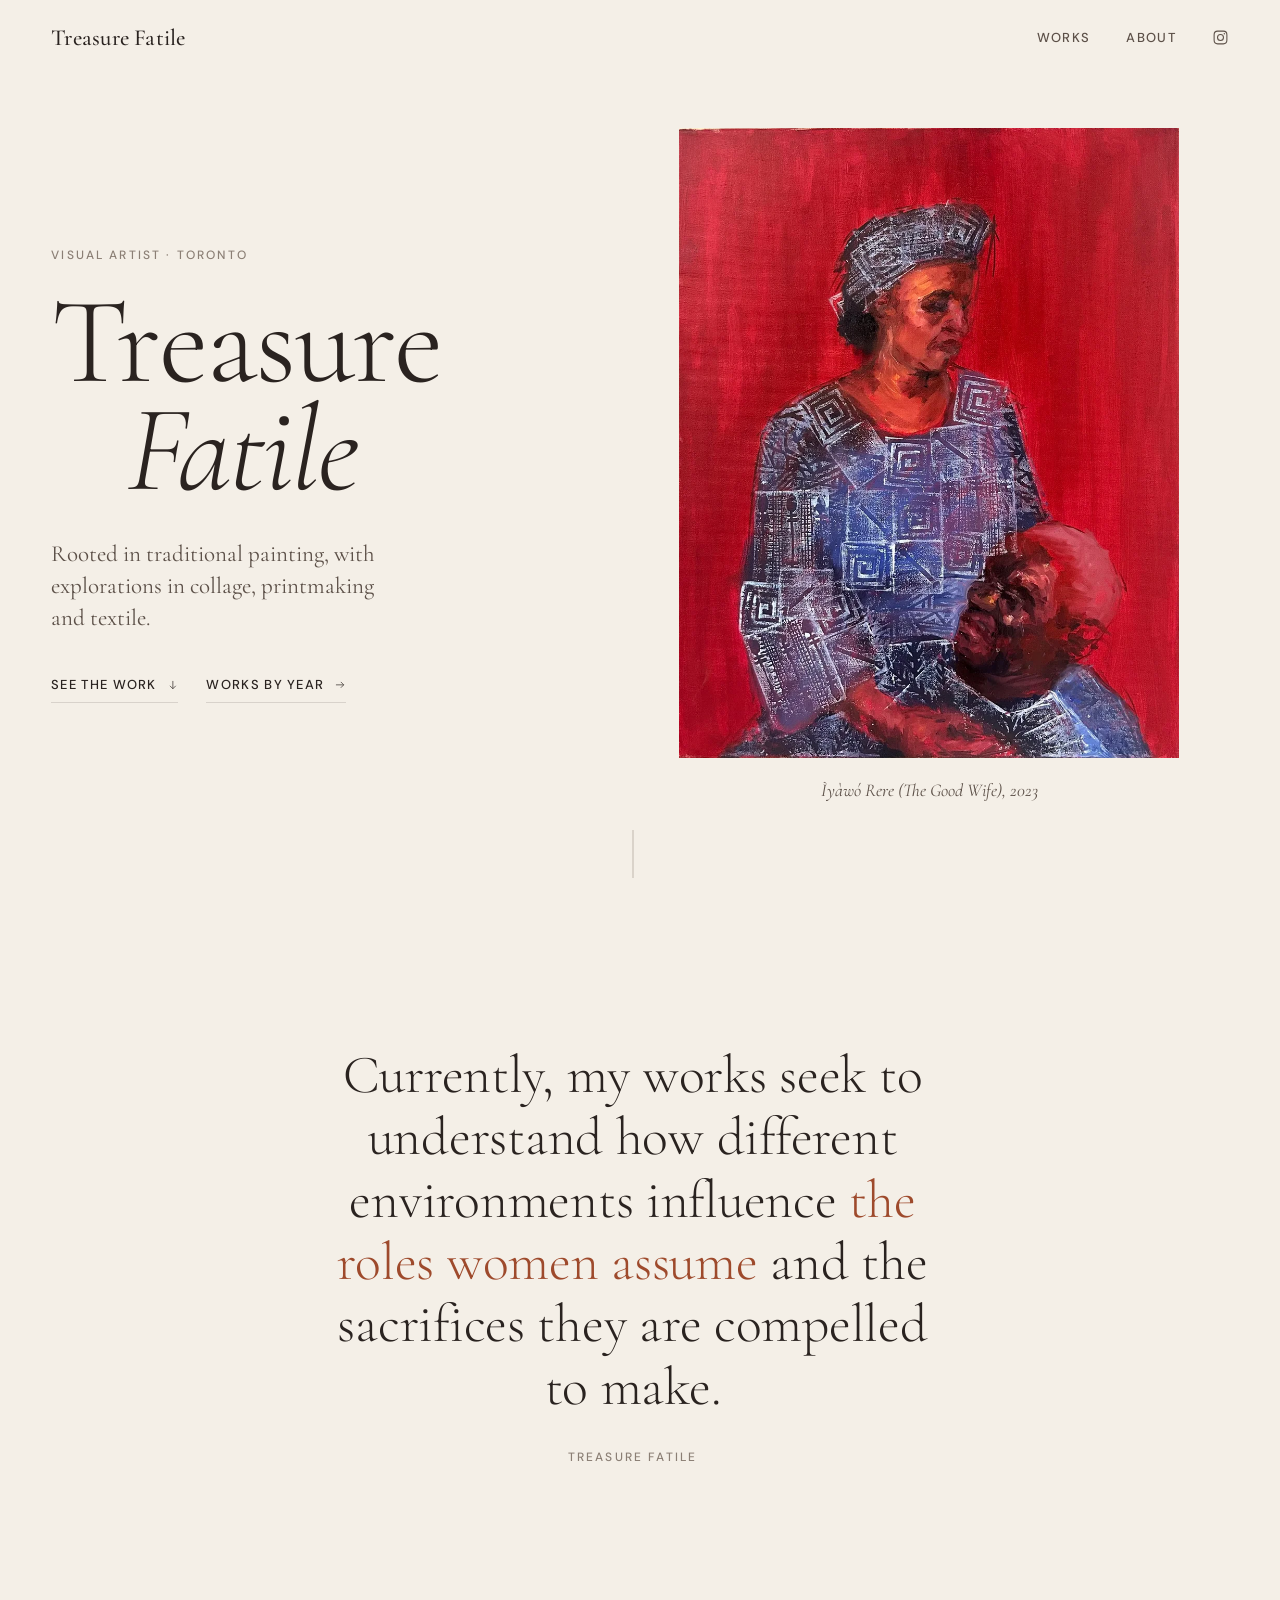
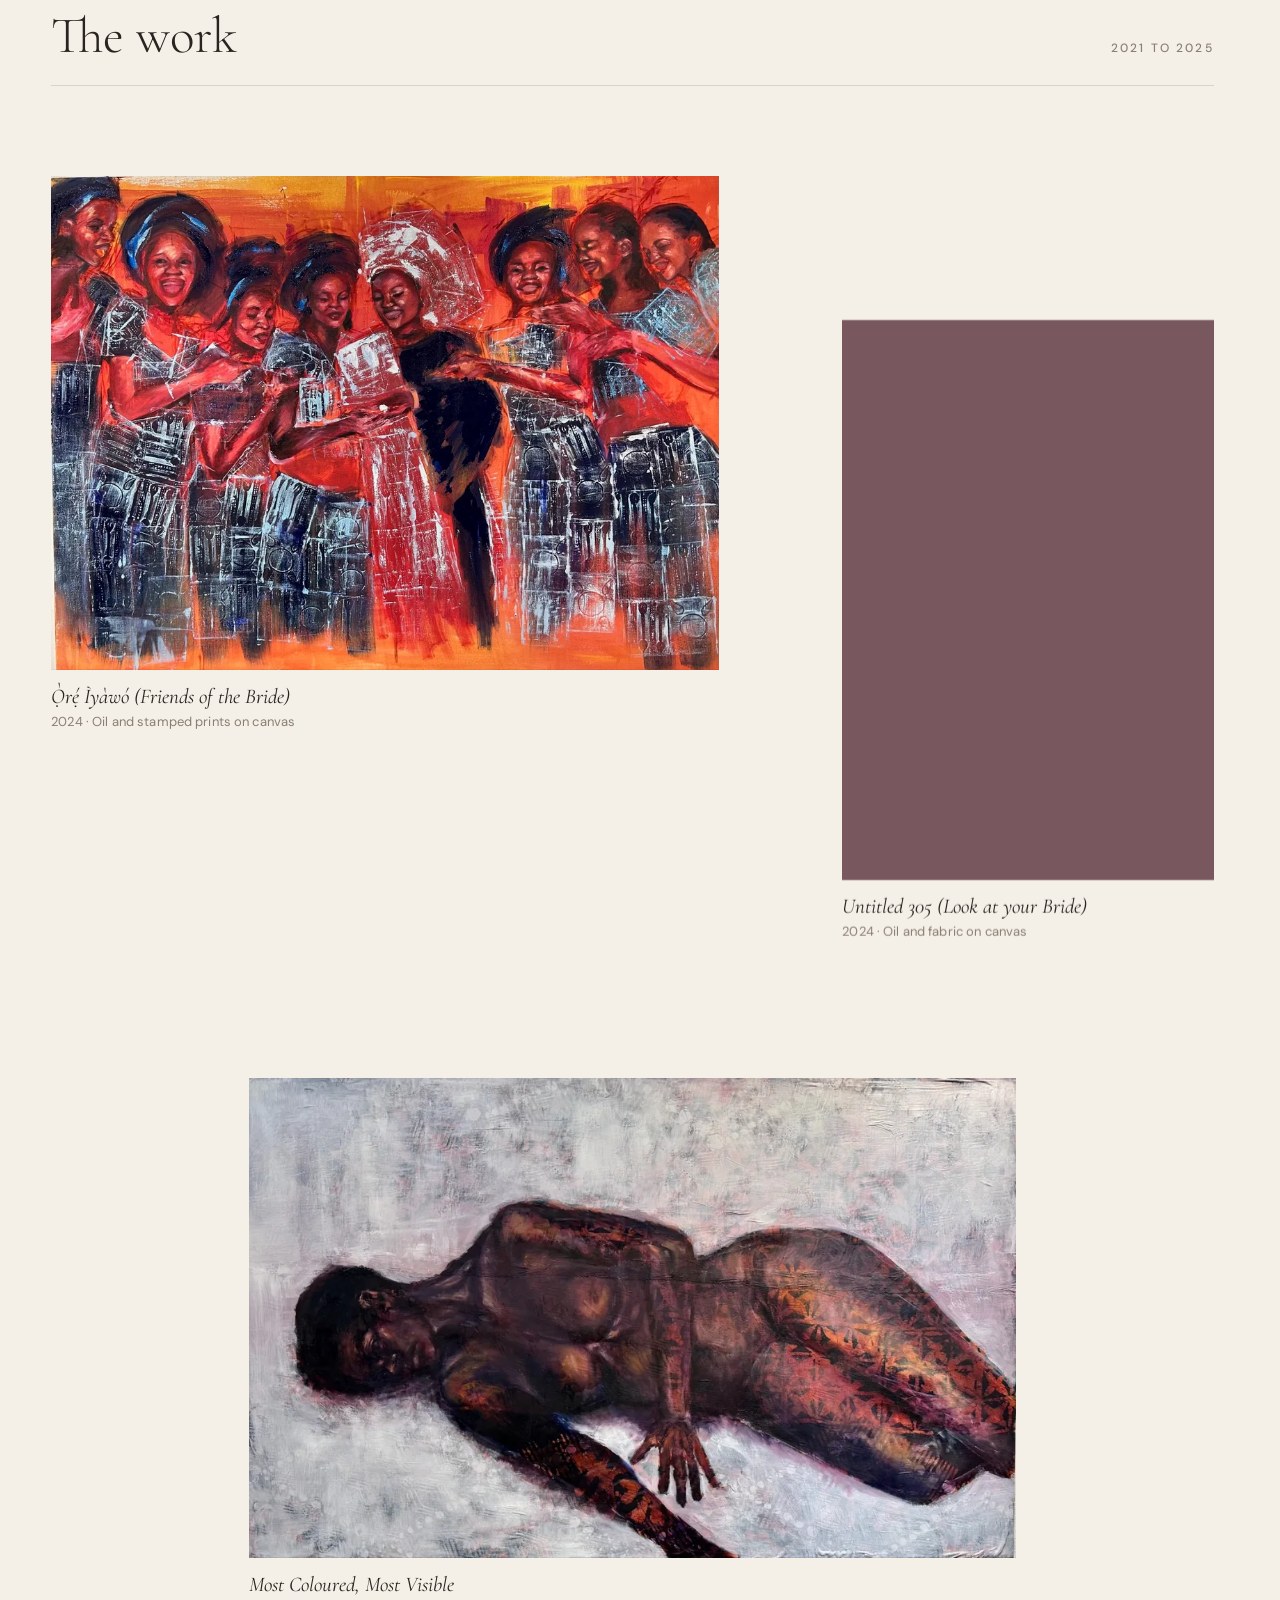
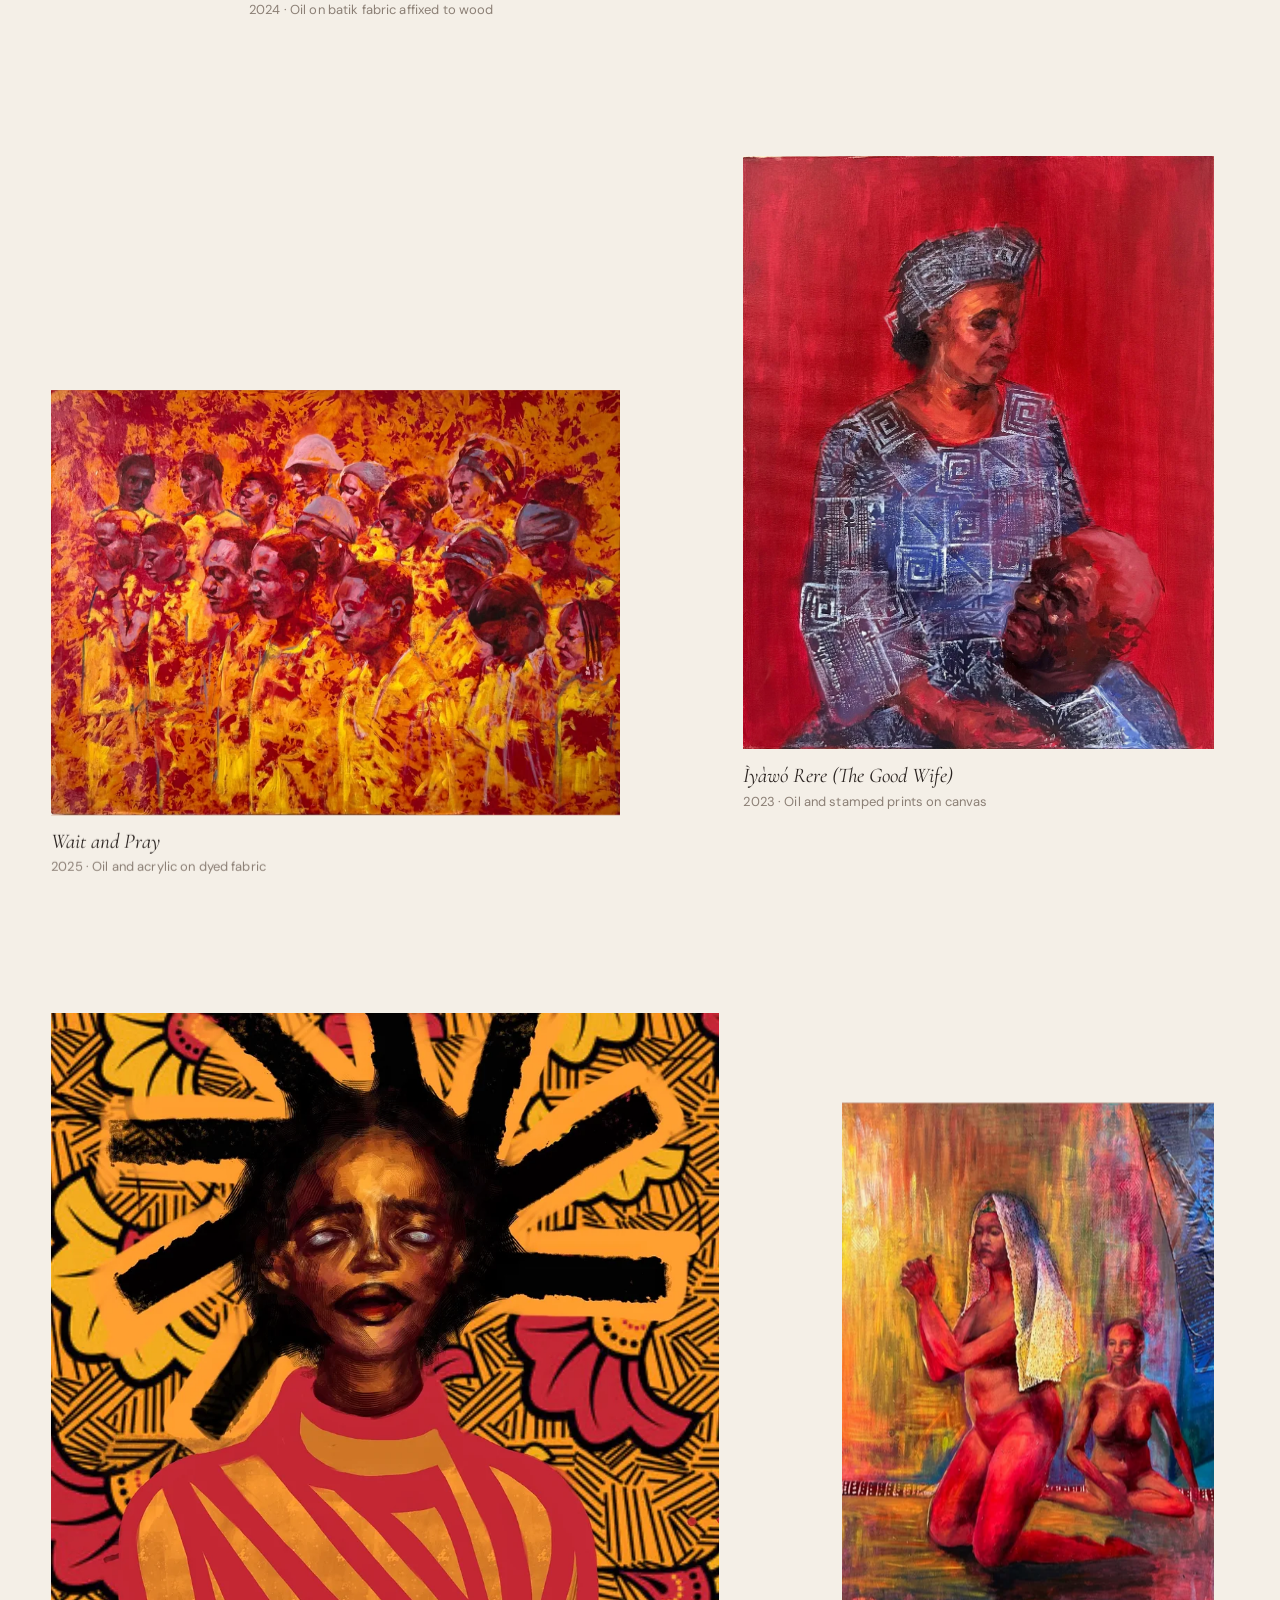
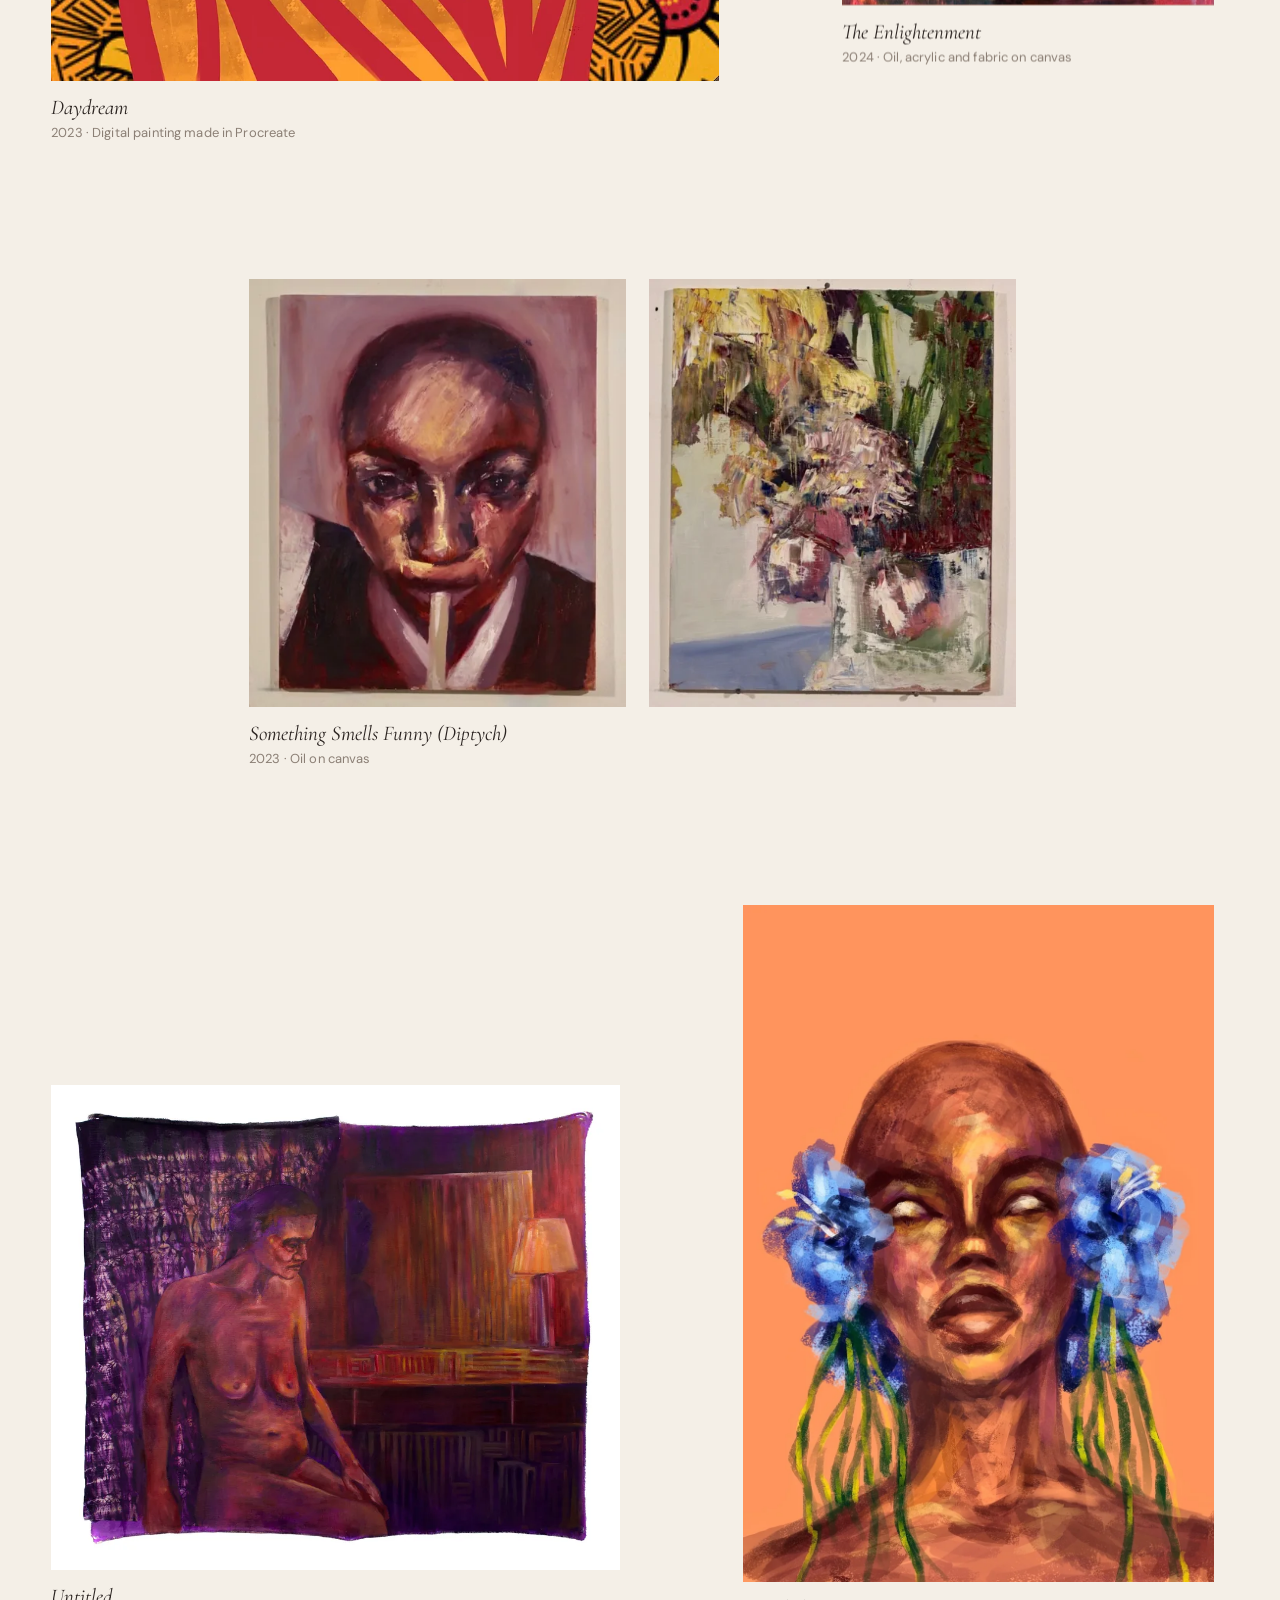
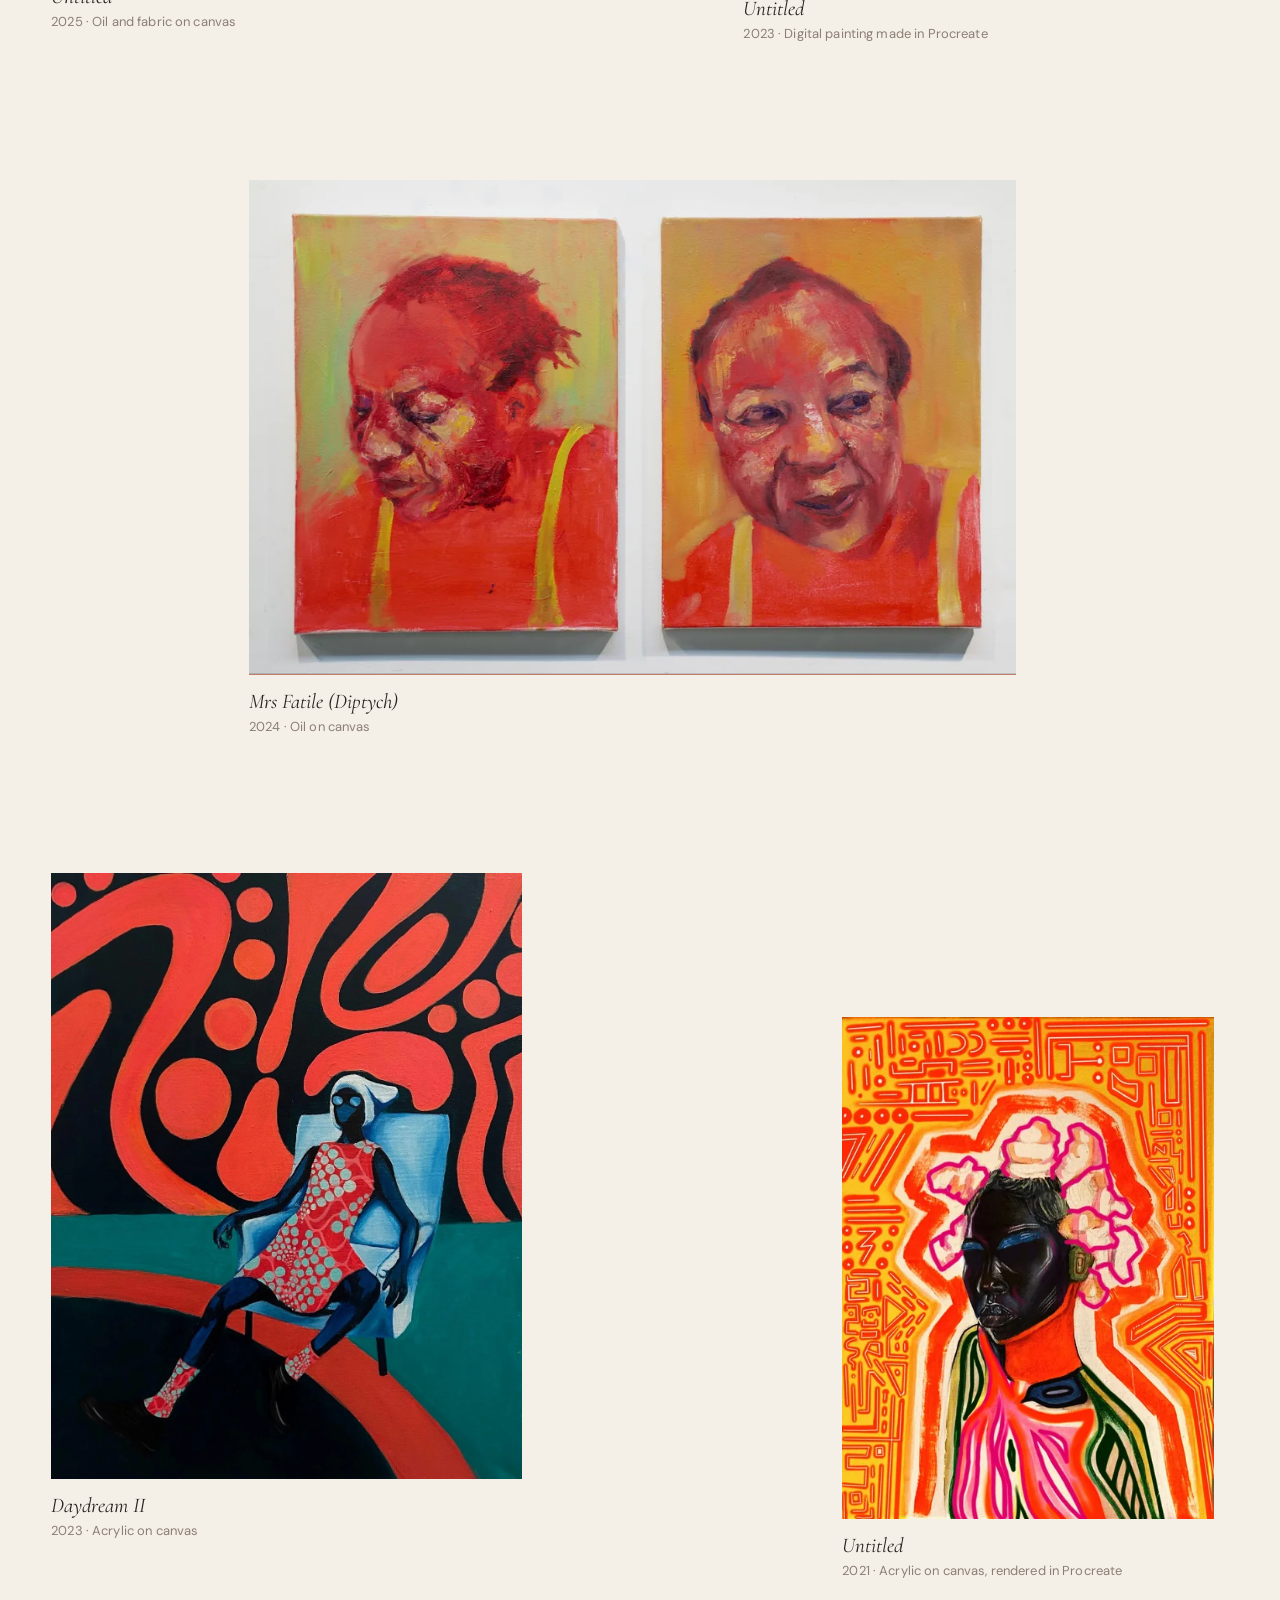
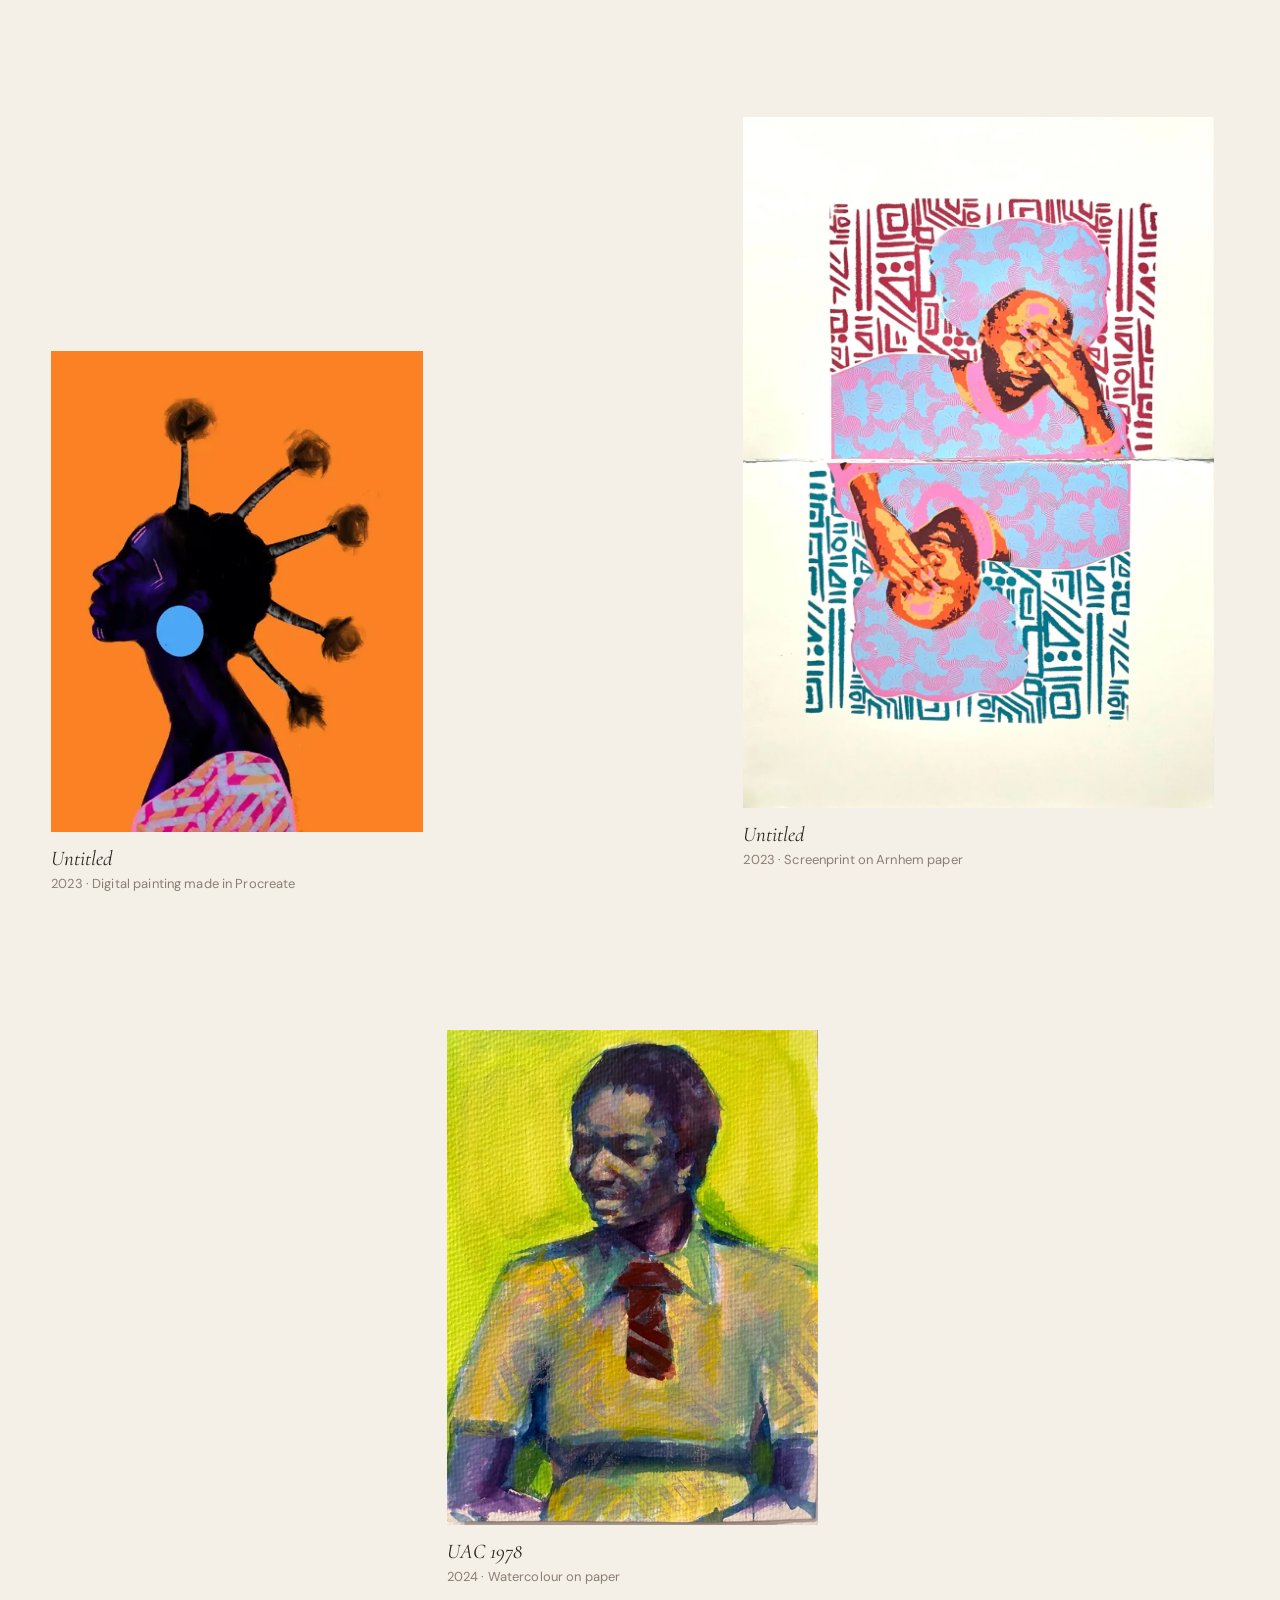
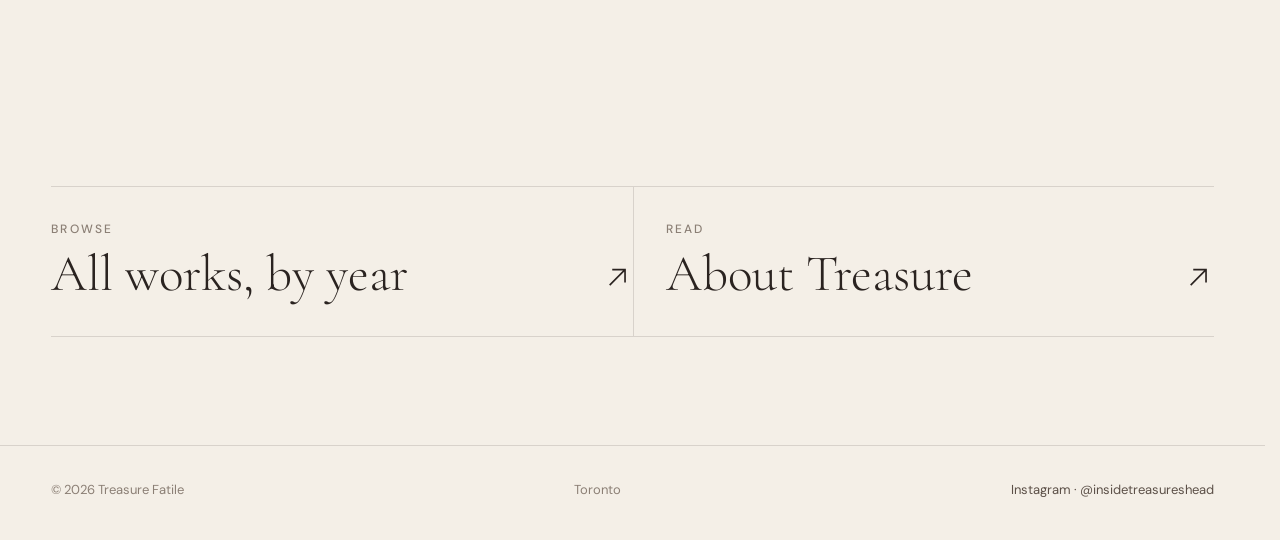
==== commit 1d471bf4: "Say Toronto instead of Greater Toronto Area; un-italicise quote phrase Co-Authored-By: Claude Opus 5" ====
--- a/index.html
+++ b/index.html
@@ -4,11 +4,11 @@
     <meta charset="utf-8" />
     <meta name="viewport" content="width=device-width, initial-scale=1, viewport-fit=cover" />
     <title>Treasure Fatile | Visual Artist</title>
-    <meta name="description" content="Treasure Fatile is a visual artist based in the Greater Toronto Area working in painting, collage, printmaking and textile." />
+    <meta name="description" content="Treasure Fatile is a visual artist based in Toronto working in painting, collage, printmaking and textile." />
     <meta name="theme-color" content="#f4efe7" />
     <meta property="og:type" content="website" />
     <meta property="og:title" content="Treasure Fatile | Visual Artist" />
-    <meta property="og:description" content="Treasure Fatile is a visual artist based in the Greater Toronto Area working in painting, collage, printmaking and textile." />
+    <meta property="og:description" content="Treasure Fatile is a visual artist based in Toronto working in painting, collage, printmaking and textile." />
     <meta property="og:image" content="assets/img/og.jpg" />
     <meta name="twitter:card" content="summary_large_image" />
     <link rel="icon" href="assets/img/favicon.svg" type="image/svg+xml" />
@@ -40,7 +40,7 @@
       <section class="hero">
         <div class="wrap">
           <div class="hero__text">
-            <p class="eyebrow" data-reveal>Visual artist &middot; Greater Toronto Area</p>
+            <p class="eyebrow" data-reveal>Visual artist &middot; Toronto</p>
             <h1 class="hero__name" data-reveal style="--d: 0.08s"><span>Treasure</span><span>Fatile</span></h1>
             <p class="hero__lede" data-reveal style="--d: 0.18s">
               Rooted in traditional painting, with explorations in collage, printmaking and textile.
@@ -96,7 +96,7 @@
     <footer class="site-footer">
       <div class="wrap">
         <span>&copy; <span data-current-year>2026</span> Treasure Fatile</span>
-        <span>Greater Toronto Area</span>
+        <span>Toronto</span>
         <a href="https://www.instagram.com/insidetreasureshead/" target="_blank" rel="noopener">Instagram &middot; @insidetreasureshead</a>
       </div>
     </footer>
--- a/assets/css/style.css
+++ b/assets/css/style.css
@@ -556,7 +556,7 @@
 }
 
 .statement blockquote em {
-  font-style: italic;
+  font-style: normal;
   color: var(--accent);
 }
 
@@ -1370,8 +1370,13 @@
     grid-column: 1;
     grid-row: auto;
     margin-top: 0;
-    width: min(var(--w-sm, 100%), calc(74svh * var(--ratio)));
-    justify-self: var(--align-sm, start);
+    width: auto;
+    justify-self: stretch;
+  }
+
+  /* On phones the work runs edge to edge; captions keep the page margin. */
+  .flow__item .art-link {
+    margin-inline: calc(-1 * var(--gutter));
   }
 
   .flow-head {
@@ -1413,6 +1418,13 @@
 
   .caption__title {
     font-size: 20px;
+  }
+}
+
+/* Works page: one column on phones, so let the work run edge to edge there too. */
+@media (max-width: 559px) {
+  .card .art-link {
+    margin-inline: calc(-1 * var(--gutter));
   }
 }
 
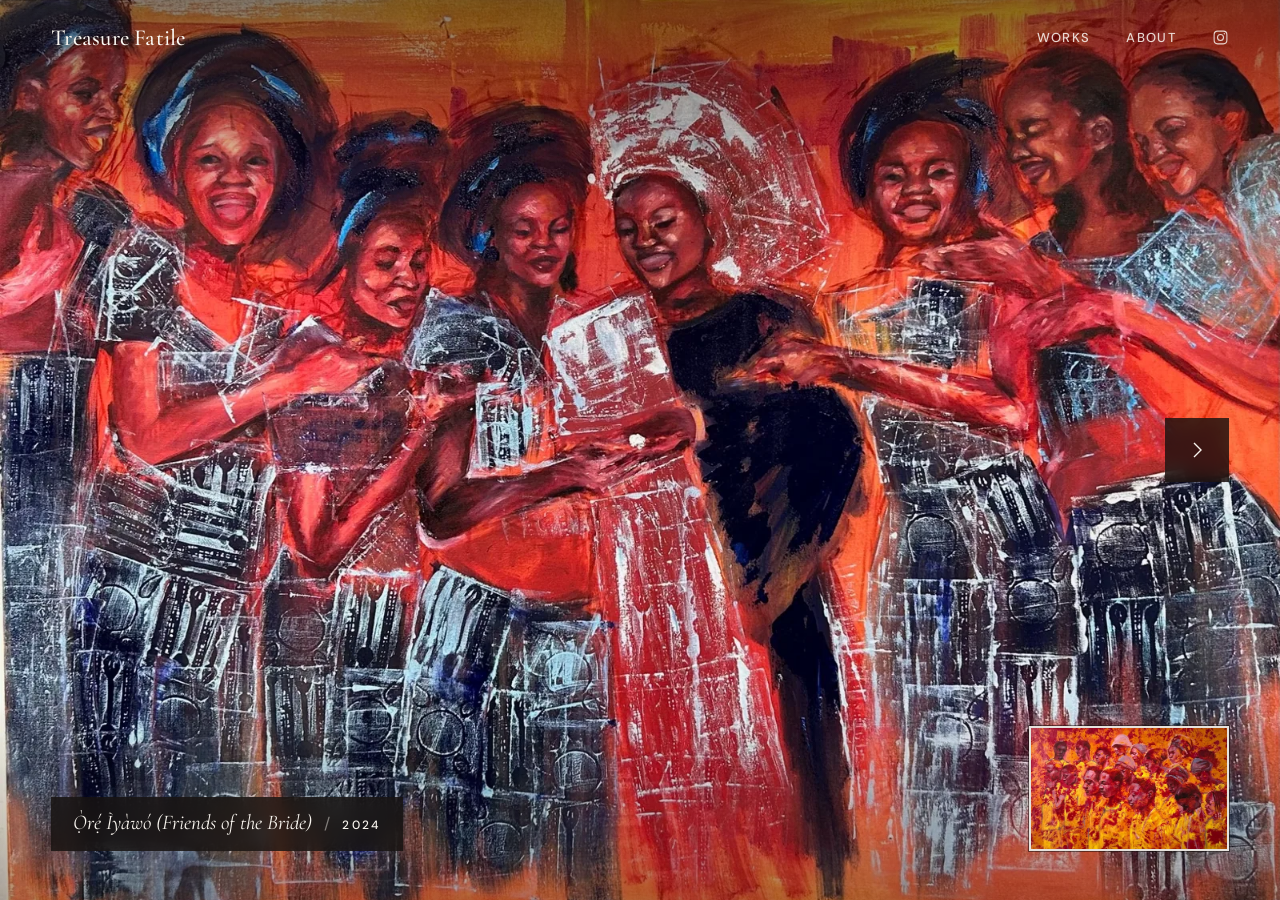
==== commit 9cab0e9b: "Make the home page a single full-screen work The landing page is now one artwork filling the screen," ====
--- a/index.html
+++ b/index.html
@@ -1,5 +1,5 @@
 <!doctype html>
-<html lang="en">
+<html lang="en" class="is-landing">
   <head>
     <meta charset="utf-8" />
     <meta name="viewport" content="width=device-width, initial-scale=1, viewport-fit=cover" />
@@ -36,69 +36,21 @@
       </div>
     </header>
 
-    <main id="main">
-      <section class="hero">
-        <div class="wrap">
-          <div class="hero__text">
-            <p class="eyebrow" data-reveal>Visual artist &middot; Toronto</p>
-            <h1 class="hero__name" data-reveal style="--d: 0.08s"><span>Treasure</span><span>Fatile</span></h1>
-            <p class="hero__lede" data-reveal style="--d: 0.18s">
-              Rooted in traditional painting, with explorations in collage, printmaking and textile.
-            </p>
-            <div class="hero__links" data-reveal style="--d: 0.28s">
-              <a class="btn-line btn-line--down" href="#works">See the work <svg class="arrow" viewBox="0 0 24 24" fill="none" stroke="currentColor" stroke-width="1.4" aria-hidden="true"><path d="M12 4v16M6 14l6 6 6-6"/></svg></a>
-              <a class="btn-line" href="works.html">Works by year <svg class="arrow" viewBox="0 0 24 24" fill="none" stroke="currentColor" stroke-width="1.4" aria-hidden="true"><path d="M4 12h16M14 6l6 6-6 6"/></svg></a>
-            </div>
-          </div>
-          <div class="hero__media" data-reveal style="--d: 0.22s">
-            <div class="hero__frame"></div>
-            <p class="hero__caption"></p>
-          </div>
-        </div>
-        <span class="scroll-cue" aria-hidden="true"></span>
-      </section>
-
-      <section class="statement wrap" aria-label="Artist statement">
-        <figure data-reveal>
-          <blockquote>
-            Currently, my works seek to understand how different environments influence
-            <em>the roles women assume</em> and the sacrifices they are compelled to make.
-          </blockquote>
-          <figcaption class="eyebrow">Treasure Fatile</figcaption>
-        </figure>
-      </section>
-
-      <section class="wrap" id="works" aria-labelledby="works-title">
-        <div class="flow-head" data-reveal>
-          <h2 class="section-title" id="works-title">The work</h2>
-          <p class="eyebrow" data-range></p>
-        </div>
-        <div class="flow"></div>
-        <noscript>
-          <p class="page-sub">This gallery needs JavaScript to show the artwork. You can also see Treasure's work on <a href="https://www.instagram.com/insidetreasureshead/">Instagram</a>.</p>
-        </noscript>
-      </section>
-
-      <section class="closing wrap" aria-label="Keep exploring">
-        <div class="closing__links" data-reveal>
-          <a class="big-link" href="works.html">
-            <span><small class="eyebrow">Browse</small>All works, by year</span>
-            <svg class="arrow" viewBox="0 0 24 24" fill="none" stroke="currentColor" stroke-width="1.3" aria-hidden="true"><path d="M6 18L18 6M8 6h10v10"/></svg>
-          </a>
-          <a class="big-link" href="about.html">
-            <span><small class="eyebrow">Read</small>About Treasure</span>
-            <svg class="arrow" viewBox="0 0 24 24" fill="none" stroke="currentColor" stroke-width="1.3" aria-hidden="true"><path d="M6 18L18 6M8 6h10v10"/></svg>
-          </a>
-        </div>
-      </section>
+    <main id="main" class="landing">
+      <h1 class="visually-hidden">Treasure Fatile, visual artist, Toronto</h1>
+      <div class="landing__slides"></div>
+      <a class="landing__label" href="works.html">
+        <span class="landing__title">Works</span>
+        <span class="landing__sep" aria-hidden="true">/</span>
+        <span class="landing__year"></span>
+      </a>
+      <button class="landing__next" type="button" aria-label="Next work" hidden>
+        <svg viewBox="0 0 24 24" fill="none" stroke="currentColor" stroke-width="1.4" aria-hidden="true"><path d="M9 5l7 7-7 7"/></svg>
+      </button>
+      <button class="landing__peek" type="button" hidden><img alt="" /></button>
+      <noscript>
+        <img class="landing__fallback" src="assets/img/art/ore-iyawo-1600.webp" alt="Ọ̀rẹ́ Ìyàwó (Friends of the Bride), 2024" />
+      </noscript>
     </main>
-
-    <footer class="site-footer">
-      <div class="wrap">
-        <span>&copy; <span data-current-year>2026</span> Treasure Fatile</span>
-        <span>Toronto</span>
-        <a href="https://www.instagram.com/insidetreasureshead/" target="_blank" rel="noopener">Instagram &middot; @insidetreasureshead</a>
-      </div>
-    </footer>
   </body>
 </html>
--- a/assets/css/style.css
+++ b/assets/css/style.css
@@ -345,63 +345,7 @@
   letter-spacing: 0.01em;
 }
 
-/* Home: hero ---------------------------------------------------------------- */
-
-.hero {
-  position: relative;
-  min-height: 100svh;
-  padding-top: calc(var(--header-h) + 3vh);
-  padding-bottom: 6vh;
-  display: flex;
-  align-items: center;
-}
-
-.hero .wrap {
-  display: grid;
-  grid-template-columns: repeat(12, minmax(0, 1fr));
-  column-gap: 24px;
-  align-items: center;
-}
-
-.hero__text {
-  grid-column: 1 / span 6;
-  position: relative;
-  z-index: 1;
-}
-
-.hero__name {
-  font-family: var(--serif);
-  font-weight: 300;
-  font-size: clamp(58px, 9.6vw, 158px);
-  line-height: 0.88;
-  letter-spacing: -0.015em;
-  margin: 22px 0 0;
-}
-
-.hero__name span {
-  display: block;
-}
-
-.hero__name span + span {
-  font-style: italic;
-  padding-left: 0.62em;
-}
-
-.hero__lede {
-  margin: 34px 0 0;
-  max-width: 30ch;
-  font-family: var(--serif);
-  font-size: clamp(20px, 1.8vw, 25px);
-  line-height: 1.4;
-  color: var(--ink-2);
-}
-
-.hero__links {
-  margin-top: 40px;
-  display: flex;
-  flex-wrap: wrap;
-  gap: 14px 28px;
-}
+/* Buttons ------------------------------------------------------------------- */
 
 .btn-line {
   display: inline-flex;
@@ -420,241 +364,243 @@
   border-color: var(--ink);
 }
 
-.btn-line:hover .arrow {
-  transform: translateX(4px);
-}
-
-.btn-line--down:hover .arrow {
-  transform: translateY(3px);
-}
-
-.hero__media {
-  grid-column: 7 / span 6;
-  display: flex;
-  flex-direction: column;
-  align-items: center;
-}
-
-.hero__frame {
-  --frame-h: min(70svh, 680px);
+/* Home: one work fills the screen ------------------------------------------ */
+
+.is-landing,
+.is-landing body {
+  height: 100%;
+  overflow: hidden;
+  scrollbar-gutter: auto;
+}
+
+.landing {
+  --on-image: #f8f4ee;
+  --panel: rgba(22, 17, 14, 0.8);
   position: relative;
-  width: 100%;
-  height: var(--frame-h);
-}
-
-.hero__slide {
+  height: 100vh;
+  height: 100dvh;
+  overflow: hidden;
+  background: #1d1714;
+  color: var(--on-image);
+  touch-action: pan-y;
+}
+
+.landing__slides {
   position: absolute;
   inset: 0;
-  display: flex;
-  align-items: flex-end;
-  justify-content: center;
-  opacity: 0;
-  visibility: hidden;
-  transition:
-    opacity 2s var(--ease),
-    visibility 0s linear 2s;
-}
-
-.hero__slide.is-active {
-  opacity: 1;
-  visibility: visible;
-  transition:
-    opacity 2s var(--ease),
-    visibility 0s;
-}
-
-.hero__slide .art-link {
-  width: min(100%, calc(var(--frame-h) * var(--ratio)));
-}
-
-.hero__slide .art__panel img {
-  transform: scale(1.04);
-  transition:
-    opacity 1s var(--ease),
-    transform 8s linear;
-}
-
-.hero__slide.is-active .art__panel.is-loaded img {
-  transform: scale(1);
-}
-
-.hero__caption {
-  margin-top: 18px;
-  height: 1.5em;
-  position: relative;
-  width: 100%;
-  text-align: center;
-  font-family: var(--serif);
-  font-style: italic;
-  font-size: 18px;
-  color: var(--ink-2);
-}
-
-.hero__caption span {
+}
+
+/* The new work fades in over the old one, which only disappears once covered. */
+.landing__slide {
   position: absolute;
   inset: 0;
+  margin: 0;
+  overflow: hidden;
+  background: var(--tone, #1d1714);
   opacity: 0;
-  transform: translateY(6px);
+  z-index: 0;
+  transition: opacity 0s linear 1.8s;
+}
+
+.landing__slide.is-active {
+  opacity: 1;
+  z-index: 1;
+  transition: opacity 1.8s var(--ease);
+}
+
+.landing__slide::before {
+  content: "";
+  position: absolute;
+  inset: -24px;
+  background: var(--lqip) var(--focus, 50% 50%) / cover no-repeat;
+  filter: blur(20px);
+}
+
+.landing__slide img,
+.landing__fallback {
+  position: absolute;
+  inset: 0;
+  width: 100%;
+  height: 100%;
+  object-fit: cover;
+  object-position: var(--focus, 50% 50%);
+}
+
+.landing__slide img {
+  opacity: 0;
+  transform: scale(1.06);
   transition:
     opacity 1.2s var(--ease),
-    transform 1.2s var(--ease-out);
-}
-
-.hero__caption span.is-active {
+    transform 0s linear 1.8s;
+}
+
+.landing__slide.is-loaded img {
   opacity: 1;
+}
+
+/* A slow drift inward while a work is on screen. */
+.landing__slide.is-active.is-loaded img {
   transform: none;
-  transition-delay: 0.5s;
-}
-
-.scroll-cue {
-  position: absolute;
-  left: 50%;
-  bottom: 22px;
-  transform: translateX(-50%);
-  width: 1px;
-  height: 48px;
-  overflow: hidden;
-}
-
-.scroll-cue::after {
+  transition:
+    opacity 1.2s var(--ease),
+    transform 11s cubic-bezier(0.25, 0.1, 0.25, 1);
+}
+
+/* Soft shade at the top and bottom so the menu and label stay readable. */
+.landing::after {
   content: "";
   position: absolute;
   inset: 0;
-  background: var(--ink-3);
-  animation: cue 2.6s var(--ease) infinite;
-}
-
-@keyframes cue {
-  0% {
-    transform: translateY(-100%);
-  }
-  55%,
-  100% {
-    transform: translateY(100%);
-  }
-}
-
-/* Home: statement ----------------------------------------------------------- */
-
-.statement {
-  padding-block: clamp(80px, 16vh, 180px);
-  text-align: center;
-}
-
-.statement figure {
-  margin: 0;
-}
-
-.statement blockquote {
-  margin: 0 auto;
-  max-width: 24ch;
+  z-index: 2;
+  pointer-events: none;
+  background:
+    linear-gradient(to bottom, rgba(16, 11, 9, 0.5), rgba(16, 11, 9, 0) 24%),
+    linear-gradient(to top, rgba(16, 11, 9, 0.32), rgba(16, 11, 9, 0) 22%);
+}
+
+.landing__label,
+.landing__next,
+.landing__peek {
+  position: absolute;
+  z-index: 3;
+}
+
+.landing__label {
+  left: var(--gutter);
+  bottom: clamp(24px, 5.5vh, 52px);
+  display: inline-flex;
+  align-items: baseline;
+  gap: 12px;
+  max-width: calc(100% - 2 * var(--gutter) - 240px);
+  padding: 13px 22px 14px;
+  background: var(--panel);
+  -webkit-backdrop-filter: blur(8px);
+  backdrop-filter: blur(8px);
+  color: var(--on-image);
+  transition:
+    background-color 0.45s var(--ease),
+    opacity 0.45s var(--ease),
+    transform 0.6s var(--ease-out);
+}
+
+.landing__label:hover {
+  background: rgba(22, 17, 14, 0.94);
+}
+
+.landing__label.is-changing {
+  opacity: 0;
+  transform: translateY(6px);
+}
+
+.landing__title {
+  min-width: 0;
+  overflow: hidden;
+  text-overflow: ellipsis;
+  white-space: nowrap;
   font-family: var(--serif);
-  font-weight: 300;
-  font-size: clamp(30px, 4.2vw, 58px);
-  line-height: 1.16;
-  letter-spacing: -0.005em;
-}
-
-.statement blockquote em {
-  font-style: normal;
-  color: var(--accent);
-}
-
-.statement figcaption {
-  margin-top: 30px;
-}
-
-/* Home: flowing works ------------------------------------------------------- */
-
-.flow-head {
-  display: flex;
-  align-items: baseline;
-  justify-content: space-between;
-  gap: 24px;
-  padding-bottom: 22px;
-  border-bottom: 1px solid var(--line);
-  margin-bottom: clamp(56px, 10vh, 120px);
-}
-
-.section-title {
-  font-family: var(--serif);
-  font-weight: 300;
-  font-size: clamp(34px, 4vw, 54px);
-  line-height: 1;
-  margin: 0;
-}
-
-.flow {
+  font-style: italic;
+  font-size: 21px;
+  line-height: 1.25;
+}
+
+.landing__sep {
+  flex: none;
+  color: rgba(248, 244, 238, 0.45);
+}
+
+.landing__year {
+  flex: none;
+  font-size: 12px;
+  font-weight: 500;
+  letter-spacing: 0.2em;
+}
+
+.landing__next {
+  right: var(--gutter);
+  top: 50%;
+  width: 64px;
+  height: 64px;
+  margin-top: -32px;
   display: grid;
-  grid-template-columns: repeat(12, minmax(0, 1fr));
-  column-gap: 24px;
-  row-gap: clamp(72px, 15vh, 180px);
-  align-items: start;
-}
-
-.flow__item {
-  margin: 0;
-  grid-column: var(--col);
-  grid-row: var(--row);
-  margin-top: var(--offset, 0);
-  /* Never taller than the screen, never cropped. */
-  width: min(100%, calc(80svh * var(--ratio)));
-  justify-self: var(--justify, start);
-}
-
-.flow__item[data-speed] {
-  will-change: translate;
-}
-
-/* Home: closing links ------------------------------------------------------- */
-
-.closing {
-  padding-block: clamp(110px, 22vh, 240px) clamp(60px, 12vh, 140px);
-}
-
-.closing__links {
-  display: grid;
-  grid-template-columns: 1fr 1fr;
-  border-top: 1px solid var(--line);
-}
-
-.big-link {
-  display: flex;
-  align-items: flex-end;
-  justify-content: space-between;
-  gap: 24px;
-  padding: 36px 0 34px;
-  border-bottom: 1px solid var(--line);
-  font-family: var(--serif);
-  font-weight: 300;
-  font-size: clamp(30px, 4vw, 56px);
-  line-height: 1.05;
-  transition: color 0.5s var(--ease);
-}
-
-.big-link + .big-link {
-  padding-left: 32px;
-  border-left: 1px solid var(--line);
-}
-
-.big-link small {
-  display: block;
-  margin-bottom: 12px;
-}
-
-.big-link .arrow {
-  width: 0.6em;
-  height: 0.6em;
-  flex: none;
-  margin-bottom: 0.18em;
-}
-
-.big-link:hover {
-  color: var(--accent);
-}
-
-.big-link:hover .arrow {
-  transform: translate(6px, -6px);
+  place-items: center;
+  background: var(--panel);
+  -webkit-backdrop-filter: blur(8px);
+  backdrop-filter: blur(8px);
+  color: var(--on-image);
+  transition: background-color 0.45s var(--ease);
+}
+
+.landing__next svg {
+  width: 24px;
+  height: 24px;
+  transition: transform 0.6s var(--ease-out);
+}
+
+.landing__next:hover {
+  background: rgba(22, 17, 14, 0.94);
+}
+
+.landing__next:hover svg {
+  transform: translateX(3px);
+}
+
+.landing__peek {
+  right: var(--gutter);
+  bottom: clamp(24px, 5.5vh, 52px);
+  width: 200px;
+  aspect-ratio: 16 / 10;
+  padding: 0;
+  overflow: hidden;
+  border: 2px solid rgba(248, 244, 238, 0.92);
+  outline: 1px solid rgba(16, 11, 9, 0.5);
+  background: #1d1714;
+}
+
+.landing__peek img {
+  width: 100%;
+  height: 100%;
+  object-fit: cover;
+  opacity: 0;
+  transition:
+    opacity 0.6s var(--ease),
+    transform 1.2s var(--ease-out);
+}
+
+.landing__peek img.is-loaded {
+  opacity: 1;
+}
+
+.landing__peek:hover img {
+  transform: scale(1.06);
+}
+
+.landing__label:focus-visible,
+.landing__next:focus-visible,
+.landing__peek:focus-visible {
+  outline: 2px solid var(--on-image);
+  outline-offset: 3px;
+}
+
+/* Menu sits on the image in light type. */
+.is-landing .site-header {
+  color: var(--bg);
+}
+
+.is-landing .wordmark {
+  color: #fbf8f3;
+  text-shadow: 0 1px 12px rgba(16, 11, 9, 0.25);
+}
+
+.is-landing .nav a {
+  color: rgba(251, 248, 243, 0.84);
+}
+
+.is-landing .nav a:hover {
+  color: #fff;
+}
+
+.is-landing .skip {
+  z-index: 50;
 }
 
 /* Footer -------------------------------------------------------------------- */
@@ -1233,28 +1179,6 @@
 }
 
 @media (max-width: 960px) {
-  .hero .wrap {
-    row-gap: 48px;
-  }
-
-  .hero__text,
-  .hero__media {
-    grid-column: 1 / -1;
-  }
-
-  .hero {
-    min-height: auto;
-    padding-top: calc(var(--header-h) + 8vh);
-  }
-
-  .hero__frame {
-    --frame-h: min(62svh, 560px);
-  }
-
-  .scroll-cue {
-    display: none;
-  }
-
   .year__label {
     grid-column: 1 / -1;
     position: static;
@@ -1361,35 +1285,34 @@
     letter-spacing: 0.08em;
   }
 
-  .flow {
-    grid-template-columns: minmax(0, 1fr);
-    row-gap: 72px;
-  }
-
-  .flow__item {
-    grid-column: 1;
-    grid-row: auto;
+  /* Home: smaller controls, label and arrow along the bottom. */
+  .landing__label {
+    bottom: max(20px, env(safe-area-inset-bottom));
+    max-width: calc(100% - 2 * var(--gutter) - 60px);
+    padding: 11px 16px 12px;
+    gap: 10px;
+  }
+
+  .landing__title {
+    font-size: 18px;
+    white-space: normal;
+  }
+
+  .landing__year {
+    font-size: 11px;
+    letter-spacing: 0.16em;
+  }
+
+  .landing__next {
+    top: auto;
+    bottom: max(20px, env(safe-area-inset-bottom));
     margin-top: 0;
-    width: auto;
-    justify-self: stretch;
-  }
-
-  /* On phones the work runs edge to edge; captions keep the page margin. */
-  .flow__item .art-link {
-    margin-inline: calc(-1 * var(--gutter));
-  }
-
-  .flow-head {
-    margin-bottom: 48px;
-  }
-
-  .closing__links {
-    grid-template-columns: 1fr;
-  }
-
-  .big-link + .big-link {
-    padding-left: 0;
-    border-left: 0;
+    width: 48px;
+    height: 48px;
+  }
+
+  .landing__peek {
+    display: none;
   }
 
   .filters .wrap {
@@ -1418,6 +1341,17 @@
 
   .caption__title {
     font-size: 20px;
+  }
+}
+
+/* Short screens (a phone on its side): skip the next-work preview. */
+@media (max-height: 560px) {
+  .landing__peek {
+    display: none;
+  }
+
+  .landing__label {
+    max-width: calc(100% - 2 * var(--gutter) - 90px);
   }
 }
 
